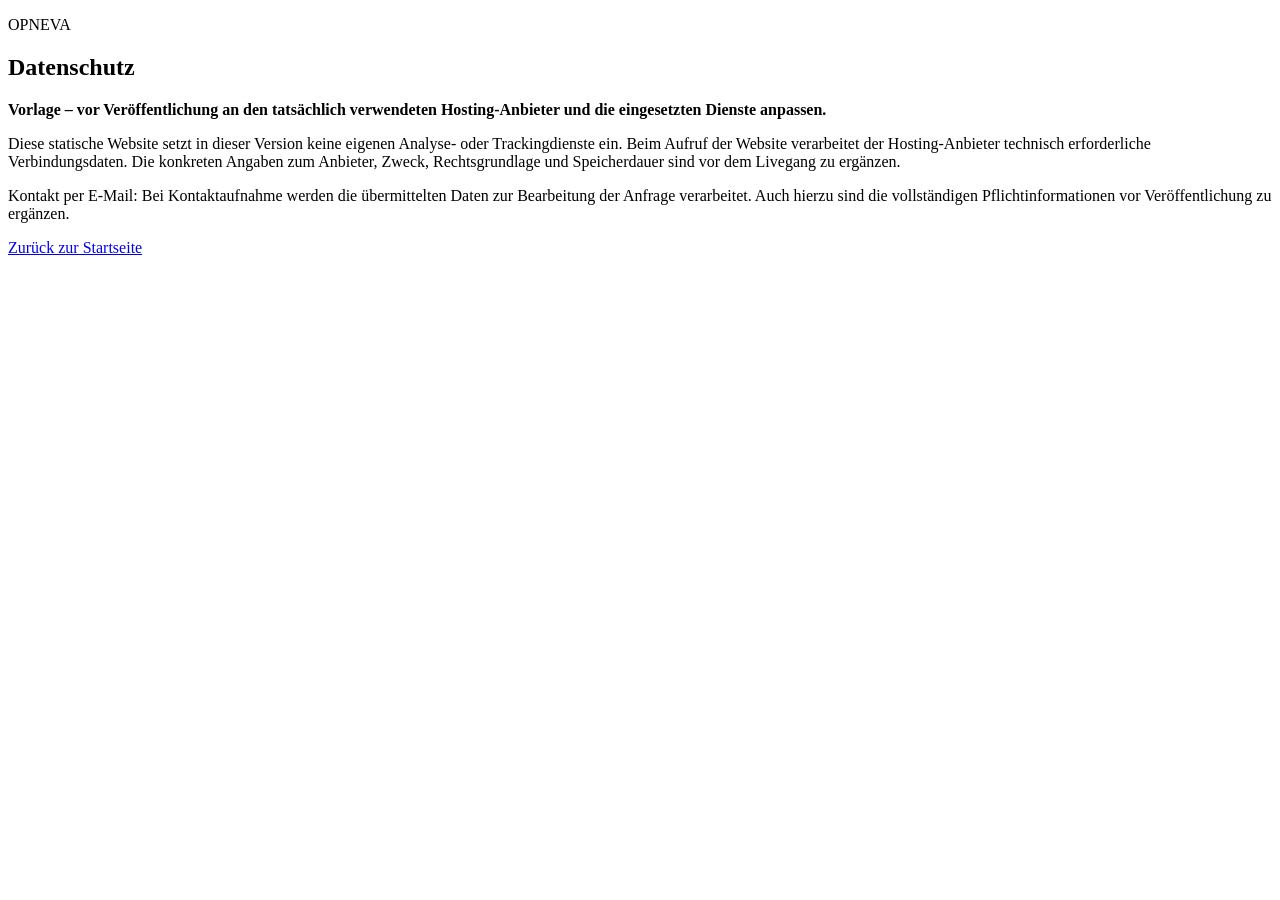
==== datenschutz.html @ 7309f418 "Add files via upload" ====
<!doctype html><html lang="de"><head><meta charset="utf-8"><meta name="viewport" content="width=device-width,initial-scale=1"><title>Datenschutz – OPNEVA</title><link rel="stylesheet" href="assets/style.css"></head><body><section class="section"><p class="eyebrow">OPNEVA</p><h1>Datenschutz</h1><p><strong>Vorlage – vor Veröffentlichung an den tatsächlich verwendeten Hosting-Anbieter und die eingesetzten Dienste anpassen.</strong></p><p>Diese statische Website setzt in dieser Version keine eigenen Analyse- oder Trackingdienste ein. Beim Aufruf der Website verarbeitet der Hosting-Anbieter technisch erforderliche Verbindungsdaten. Die konkreten Angaben zum Anbieter, Zweck, Rechtsgrundlage und Speicherdauer sind vor dem Livegang zu ergänzen.</p><p>Kontakt per E-Mail: Bei Kontaktaufnahme werden die übermittelten Daten zur Bearbeitung der Anfrage verarbeitet. Auch hierzu sind die vollständigen Pflichtinformationen vor Veröffentlichung zu ergänzen.</p><a class="btn ghost" href="index.html">Zurück zur Startseite</a></section></body></html>
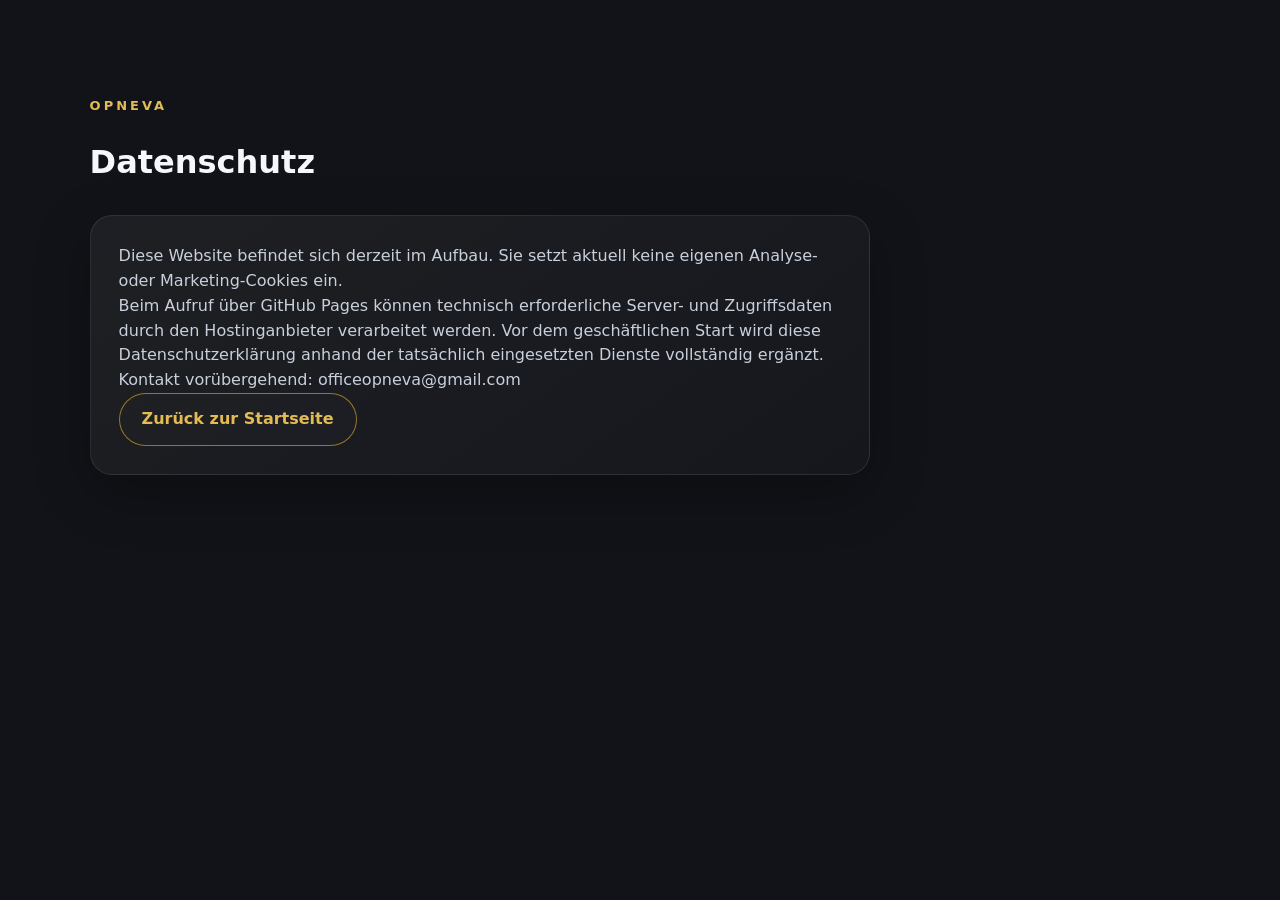
==== commit 280df411: "Add files via upload" ====
--- a/datenschutz.html
+++ b/datenschutz.html
@@ -1 +1 @@
-<!doctype html><html lang="de"><head><meta charset="utf-8"><meta name="viewport" content="width=device-width,initial-scale=1"><title>Datenschutz – OPNEVA</title><link rel="stylesheet" href="assets/style.css"></head><body><section class="section"><p class="eyebrow">OPNEVA</p><h1>Datenschutz</h1><p><strong>Vorlage – vor Veröffentlichung an den tatsächlich verwendeten Hosting-Anbieter und die eingesetzten Dienste anpassen.</strong></p><p>Diese statische Website setzt in dieser Version keine eigenen Analyse- oder Trackingdienste ein. Beim Aufruf der Website verarbeitet der Hosting-Anbieter technisch erforderliche Verbindungsdaten. Die konkreten Angaben zum Anbieter, Zweck, Rechtsgrundlage und Speicherdauer sind vor dem Livegang zu ergänzen.</p><p>Kontakt per E-Mail: Bei Kontaktaufnahme werden die übermittelten Daten zur Bearbeitung der Anfrage verarbeitet. Auch hierzu sind die vollständigen Pflichtinformationen vor Veröffentlichung zu ergänzen.</p><a class="btn ghost" href="index.html">Zurück zur Startseite</a></section></body></html>
+<!doctype html><html lang="de"><head><meta charset="utf-8"><meta name="viewport" content="width=device-width,initial-scale=1"><title>Datenschutz – OPNEVA</title><link rel="stylesheet" href="style.css"></head><body><main class="section-shell section-light" style="min-height:100vh"><p class="eyebrow">OPNEVA</p><h1>Datenschutz</h1><div class="card" style="max-width:780px;margin-top:28px"><p>Diese Website befindet sich derzeit im Aufbau. Sie setzt aktuell keine eigenen Analyse- oder Marketing-Cookies ein.</p><p>Beim Aufruf über GitHub Pages können technisch erforderliche Server- und Zugriffsdaten durch den Hostinganbieter verarbeitet werden. Vor dem geschäftlichen Start wird diese Datenschutzerklärung anhand der tatsächlich eingesetzten Dienste vollständig ergänzt.</p><p>Kontakt vorübergehend: <a href="mailto:officeopneva@gmail.com">officeopneva@gmail.com</a></p><p><a class="btn btn-secondary" href="index.html">Zurück zur Startseite</a></p></div></main></body></html>
--- a/style.css
+++ b/style.css
@@ -0,0 +1,33 @@
+:root{
+  --navy:#07111f;
+  --navy2:#0b1728;
+  --panel:#0e1a2c;
+  --panel2:#111c2d;
+  --gold:#c89a22;
+  --gold2:#e3bb55;
+  --text:#f5f7fb;
+  --muted:#b7c0ce;
+  --line:rgba(210,167,52,.28);
+  --soft:rgba(255,255,255,.06);
+  --shadow:0 18px 55px rgba(0,0,0,.28);
+  --radius:22px;
+}
+*{box-sizing:border-box}
+html{scroll-behavior:smooth}
+body{margin:0;background:#090d14;color:var(--text);font-family:Inter,ui-sans-serif,system-ui,-apple-system,BlinkMacSystemFont,"Segoe UI",sans-serif;line-height:1.55}
+a{color:inherit;text-decoration:none}
+img{display:block;max-width:100%}
+.site-header{position:sticky;top:0;z-index:50;min-height:88px;display:flex;align-items:center;justify-content:space-between;padding:14px clamp(20px,5vw,72px);background:rgba(4,10,20,.92);backdrop-filter:blur(18px);border-bottom:1px solid var(--line)}
+.brand{display:flex;align-items:center;gap:14px;min-width:0}.brand img{width:54px;height:54px;object-fit:contain}.brand-copy{display:flex;flex-direction:column;line-height:1.05}.brand-copy strong{font-size:22px;letter-spacing:.14em}.brand-copy small{margin-top:7px;color:var(--gold2);font-size:10px;font-weight:800;letter-spacing:.22em}
+.main-nav{display:flex;gap:26px;align-items:center}.main-nav a{font-size:14px;color:#d9dfE8}.main-nav a:hover{color:var(--gold2)}.menu-toggle{display:none;background:none;border:0;color:white;font-size:28px;cursor:pointer}
+.section-shell{padding:96px clamp(22px,7vw,110px)}
+.hero{min-height:calc(100svh - 88px);display:flex;align-items:center;background:radial-gradient(circle at 78% 25%,rgba(40,77,129,.18),transparent 34%),linear-gradient(135deg,#07111f 0%,#06101d 60%,#040a12 100%)}
+.hero-copy{max-width:880px}.eyebrow{margin:0 0 20px;color:var(--gold2);font-size:13px;font-weight:900;letter-spacing:.23em}.hero h1{margin:0;font-size:clamp(52px,7vw,96px);line-height:.98;letter-spacing:-.045em}.hero h1 em{font-style:normal;color:var(--gold)}.hero-text{max-width:720px;margin:30px 0 0;font-size:clamp(19px,2.1vw,27px);color:#e7eaf0}.hero-text strong{display:block;margin-top:4px}.hero-actions{display:flex;gap:14px;flex-wrap:wrap;margin-top:34px}.btn{display:inline-flex;align-items:center;justify-content:center;min-height:52px;padding:13px 22px;border-radius:999px;font-weight:800;transition:.2s ease;border:1px solid transparent}.btn:hover{transform:translateY(-2px)}.btn-primary{color:white;background:linear-gradient(180deg,#6a3108,#3d1b05);border-color:#b67d1d;box-shadow:0 8px 28px rgba(121,63,12,.24)}.btn-secondary{color:var(--gold2);border-color:rgba(214,165,45,.65);background:rgba(255,255,255,.01)}.full{width:100%}.trust-row{display:flex;gap:10px;flex-wrap:wrap;margin-top:34px}.trust-row span{padding:8px 12px;border-radius:999px;border:1px solid rgba(255,255,255,.08);background:rgba(255,255,255,.035);color:#cfd6df;font-size:13px}
+.section-light{background:#111318}.section-dark{background:#050b14}.section-heading{display:grid;grid-template-columns:minmax(0,1fr) minmax(280px,.8fr);gap:50px;align-items:end;margin-bottom:42px}.section-heading.compact{align-items:start}.section-heading h2,.sample-box h2,.contact-box h2{margin:0;font-size:clamp(34px,4.8vw,64px);line-height:1.03;letter-spacing:-.035em}.section-heading p{margin:0;color:var(--muted);font-size:18px;max-width:640px}
+.cards{display:grid;gap:18px}.cards-3{grid-template-columns:repeat(3,1fr)}.cards-2{grid-template-columns:repeat(2,1fr)}.card{padding:28px;border-radius:var(--radius);border:1px solid rgba(255,255,255,.09);background:linear-gradient(145deg,rgba(255,255,255,.055),rgba(255,255,255,.018));box-shadow:var(--shadow)}.card-no{color:var(--gold2);font-size:13px;font-weight:900}.card h3{margin:10px 0 8px;font-size:22px}.card p{margin:0;color:#c8d0dc}.service-card{min-height:180px;border-color:rgba(46,84,137,.38);background:linear-gradient(145deg,#08111e,#06101c)}
+.pricing-grid{display:grid;grid-template-columns:repeat(2,minmax(0,1fr));gap:20px;max-width:980px}.price-card{padding:30px;border:1px solid rgba(255,255,255,.1);border-radius:26px;background:linear-gradient(160deg,#17191f,#101218);box-shadow:var(--shadow)}.price-card.featured{border-color:rgba(207,156,31,.56);background:linear-gradient(160deg,#181710,#12130f)}.price-label{margin:0;color:var(--gold2);font-weight:900;letter-spacing:.16em;font-size:12px}.price{display:flex;align-items:baseline;gap:10px;margin:14px 0 18px}.price strong{font-size:48px}.price span{color:var(--muted)}.price-card ul{padding-left:19px;margin:0 0 26px;color:#d7dce5}.price-card li{margin:8px 0}.note,.fine{color:#939dac;font-size:13px}.note{margin-top:20px}
+.steps{display:grid;grid-template-columns:repeat(4,1fr);gap:16px}.steps article{padding:24px;border-top:1px solid var(--line);background:linear-gradient(180deg,rgba(255,255,255,.025),transparent)}.steps span{color:var(--gold2);font-weight:900}.steps h3{margin:12px 0 7px;font-size:20px}.steps p{margin:0;color:var(--muted)}
+.sample-section{padding-top:80px;padding-bottom:80px}.sample-box,.contact-box{display:flex;align-items:center;justify-content:space-between;gap:28px;padding:34px;border-radius:26px;border:1px solid rgba(255,255,255,.1);background:linear-gradient(145deg,rgba(255,255,255,.045),rgba(255,255,255,.015))}.sample-box>div,.contact-box>div{max-width:700px}.sample-box p,.contact-box p{color:var(--muted);font-size:17px}.contact-section{background:linear-gradient(135deg,#08111f,#0b1422)}
+.site-footer{display:flex;justify-content:space-between;align-items:center;gap:24px;padding:28px clamp(22px,7vw,110px);background:#04080f;border-top:1px solid var(--line)}.footer-brand{display:flex;align-items:center;gap:12px}.footer-brand img{width:44px;height:44px}.footer-brand div{display:flex;flex-direction:column}.footer-brand small{color:var(--gold2)}.footer-links{display:flex;gap:18px;color:#cbd2dc}
+@media(max-width:900px){.main-nav{position:absolute;left:0;right:0;top:88px;display:none;flex-direction:column;align-items:flex-start;padding:20px 24px;background:#07111f;border-bottom:1px solid var(--line)}.main-nav.open{display:flex}.menu-toggle{display:block}.section-shell{padding:72px 28px}.section-heading{grid-template-columns:1fr;gap:18px}.cards-3,.cards-2,.pricing-grid,.steps{grid-template-columns:1fr}.sample-box,.contact-box{align-items:flex-start;flex-direction:column}.service-card{min-height:auto}}
+@media(max-width:600px){.site-header{min-height:76px;padding:10px 18px}.brand img{width:46px;height:46px}.brand-copy strong{font-size:20px}.brand-copy small{font-size:9px;letter-spacing:.18em}.main-nav{top:76px}.section-shell{padding:62px 20px}.hero{min-height:auto;padding-top:82px;padding-bottom:70px}.hero h1{font-size:clamp(42px,13vw,58px);line-height:1.02}.hero-text{font-size:19px;margin-top:24px}.hero-actions{gap:10px;margin-top:28px}.btn{width:100%;min-height:50px}.trust-row{margin-top:24px}.eyebrow{font-size:11px;letter-spacing:.2em;margin-bottom:16px}.section-heading h2,.sample-box h2,.contact-box h2{font-size:36px}.card,.price-card{padding:22px}.section-heading{margin-bottom:28px}.price strong{font-size:42px}.sample-box,.contact-box{padding:24px}.site-footer{align-items:flex-start;flex-direction:column}.footer-links{width:100%;justify-content:space-between}.steps{gap:6px}.steps article{padding:20px 0}}
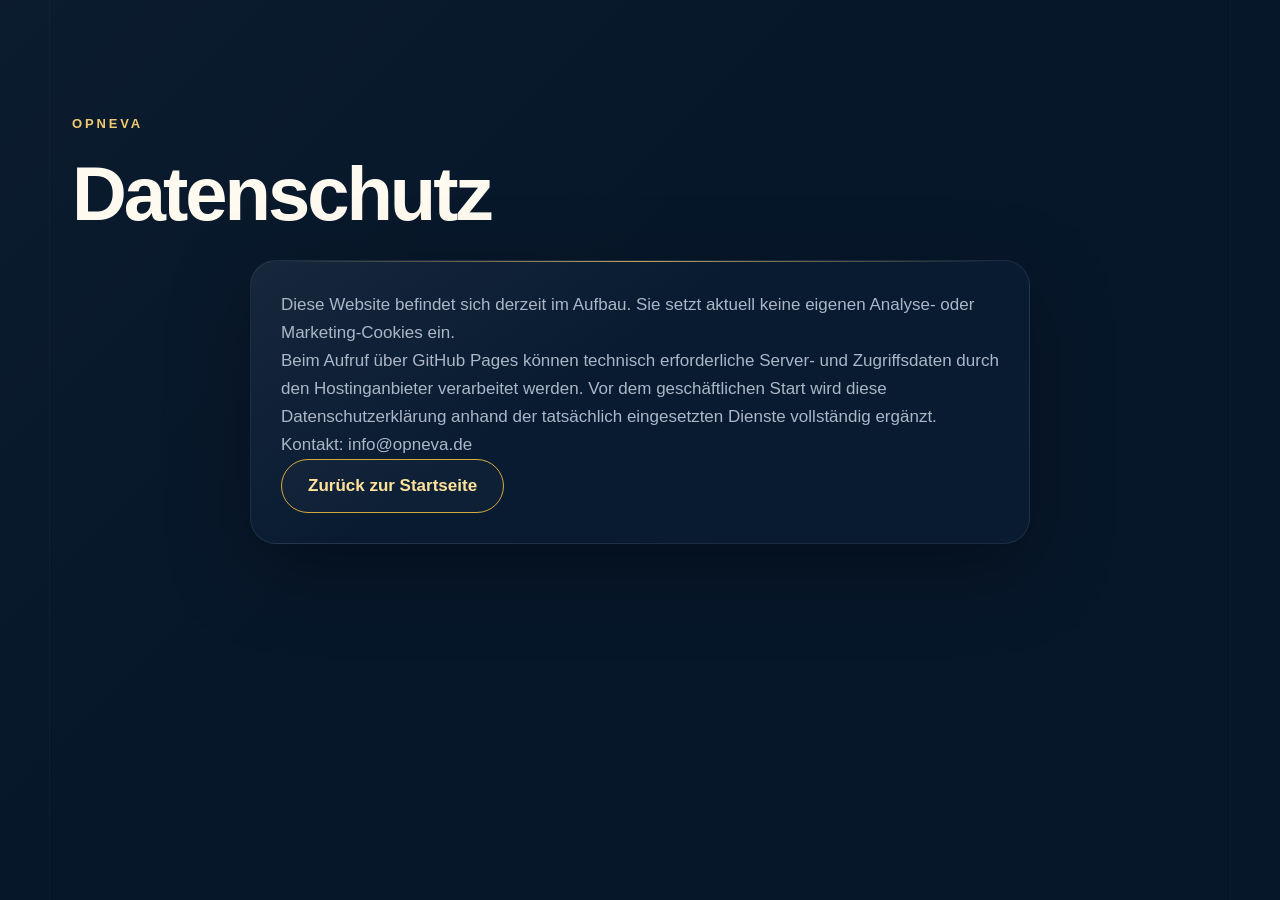
==== commit 378a0689: "Neues Premium-Design für OPNEVA" ====
--- a/datenschutz.html
+++ b/datenschutz.html
@@ -1 +1 @@
-<!doctype html><html lang="de"><head><meta charset="utf-8"><meta name="viewport" content="width=device-width,initial-scale=1"><title>Datenschutz – OPNEVA</title><link rel="stylesheet" href="style.css"></head><body><main class="section-shell section-light" style="min-height:100vh"><p class="eyebrow">OPNEVA</p><h1>Datenschutz</h1><div class="card" style="max-width:780px;margin-top:28px"><p>Diese Website befindet sich derzeit im Aufbau. Sie setzt aktuell keine eigenen Analyse- oder Marketing-Cookies ein.</p><p>Beim Aufruf über GitHub Pages können technisch erforderliche Server- und Zugriffsdaten durch den Hostinganbieter verarbeitet werden. Vor dem geschäftlichen Start wird diese Datenschutzerklärung anhand der tatsächlich eingesetzten Dienste vollständig ergänzt.</p><p>Kontakt vorübergehend: <a href="mailto:officeopneva@gmail.com">officeopneva@gmail.com</a></p><p><a class="btn btn-secondary" href="index.html">Zurück zur Startseite</a></p></div></main></body></html>
+<!doctype html><html lang="de"><head><meta charset="utf-8"><meta name="viewport" content="width=device-width,initial-scale=1"><title>Datenschutz – OPNEVA</title><link rel="stylesheet" href="style.css"></head><body><main class="section-shell section-light" style="min-height:100vh"><p class="eyebrow">OPNEVA</p><h1>Datenschutz</h1><div class="card" style="max-width:780px;margin-top:28px"><p>Diese Website befindet sich derzeit im Aufbau. Sie setzt aktuell keine eigenen Analyse- oder Marketing-Cookies ein.</p><p>Beim Aufruf über GitHub Pages können technisch erforderliche Server- und Zugriffsdaten durch den Hostinganbieter verarbeitet werden. Vor dem geschäftlichen Start wird diese Datenschutzerklärung anhand der tatsächlich eingesetzten Dienste vollständig ergänzt.</p><p>Kontakt: <a href="mailto:info@opneva.de">info@opneva.de</a></p><p><a class="btn btn-secondary" href="index.html">Zurück zur Startseite</a></p></div></main></body></html>
--- a/style.css
+++ b/style.css
@@ -1,33 +1,1119 @@
-:root{
-  --navy:#07111f;
-  --navy2:#0b1728;
-  --panel:#0e1a2c;
-  --panel2:#111c2d;
-  --gold:#c89a22;
-  --gold2:#e3bb55;
-  --text:#f5f7fb;
-  --muted:#b7c0ce;
-  --line:rgba(210,167,52,.28);
-  --soft:rgba(255,255,255,.06);
-  --shadow:0 18px 55px rgba(0,0,0,.28);
-  --radius:22px;
-}
-*{box-sizing:border-box}
-html{scroll-behavior:smooth}
-body{margin:0;background:#090d14;color:var(--text);font-family:Inter,ui-sans-serif,system-ui,-apple-system,BlinkMacSystemFont,"Segoe UI",sans-serif;line-height:1.55}
-a{color:inherit;text-decoration:none}
-img{display:block;max-width:100%}
-.site-header{position:sticky;top:0;z-index:50;min-height:88px;display:flex;align-items:center;justify-content:space-between;padding:14px clamp(20px,5vw,72px);background:rgba(4,10,20,.92);backdrop-filter:blur(18px);border-bottom:1px solid var(--line)}
-.brand{display:flex;align-items:center;gap:14px;min-width:0}.brand img{width:54px;height:54px;object-fit:contain}.brand-copy{display:flex;flex-direction:column;line-height:1.05}.brand-copy strong{font-size:22px;letter-spacing:.14em}.brand-copy small{margin-top:7px;color:var(--gold2);font-size:10px;font-weight:800;letter-spacing:.22em}
-.main-nav{display:flex;gap:26px;align-items:center}.main-nav a{font-size:14px;color:#d9dfE8}.main-nav a:hover{color:var(--gold2)}.menu-toggle{display:none;background:none;border:0;color:white;font-size:28px;cursor:pointer}
-.section-shell{padding:96px clamp(22px,7vw,110px)}
-.hero{min-height:calc(100svh - 88px);display:flex;align-items:center;background:radial-gradient(circle at 78% 25%,rgba(40,77,129,.18),transparent 34%),linear-gradient(135deg,#07111f 0%,#06101d 60%,#040a12 100%)}
-.hero-copy{max-width:880px}.eyebrow{margin:0 0 20px;color:var(--gold2);font-size:13px;font-weight:900;letter-spacing:.23em}.hero h1{margin:0;font-size:clamp(52px,7vw,96px);line-height:.98;letter-spacing:-.045em}.hero h1 em{font-style:normal;color:var(--gold)}.hero-text{max-width:720px;margin:30px 0 0;font-size:clamp(19px,2.1vw,27px);color:#e7eaf0}.hero-text strong{display:block;margin-top:4px}.hero-actions{display:flex;gap:14px;flex-wrap:wrap;margin-top:34px}.btn{display:inline-flex;align-items:center;justify-content:center;min-height:52px;padding:13px 22px;border-radius:999px;font-weight:800;transition:.2s ease;border:1px solid transparent}.btn:hover{transform:translateY(-2px)}.btn-primary{color:white;background:linear-gradient(180deg,#6a3108,#3d1b05);border-color:#b67d1d;box-shadow:0 8px 28px rgba(121,63,12,.24)}.btn-secondary{color:var(--gold2);border-color:rgba(214,165,45,.65);background:rgba(255,255,255,.01)}.full{width:100%}.trust-row{display:flex;gap:10px;flex-wrap:wrap;margin-top:34px}.trust-row span{padding:8px 12px;border-radius:999px;border:1px solid rgba(255,255,255,.08);background:rgba(255,255,255,.035);color:#cfd6df;font-size:13px}
-.section-light{background:#111318}.section-dark{background:#050b14}.section-heading{display:grid;grid-template-columns:minmax(0,1fr) minmax(280px,.8fr);gap:50px;align-items:end;margin-bottom:42px}.section-heading.compact{align-items:start}.section-heading h2,.sample-box h2,.contact-box h2{margin:0;font-size:clamp(34px,4.8vw,64px);line-height:1.03;letter-spacing:-.035em}.section-heading p{margin:0;color:var(--muted);font-size:18px;max-width:640px}
-.cards{display:grid;gap:18px}.cards-3{grid-template-columns:repeat(3,1fr)}.cards-2{grid-template-columns:repeat(2,1fr)}.card{padding:28px;border-radius:var(--radius);border:1px solid rgba(255,255,255,.09);background:linear-gradient(145deg,rgba(255,255,255,.055),rgba(255,255,255,.018));box-shadow:var(--shadow)}.card-no{color:var(--gold2);font-size:13px;font-weight:900}.card h3{margin:10px 0 8px;font-size:22px}.card p{margin:0;color:#c8d0dc}.service-card{min-height:180px;border-color:rgba(46,84,137,.38);background:linear-gradient(145deg,#08111e,#06101c)}
-.pricing-grid{display:grid;grid-template-columns:repeat(2,minmax(0,1fr));gap:20px;max-width:980px}.price-card{padding:30px;border:1px solid rgba(255,255,255,.1);border-radius:26px;background:linear-gradient(160deg,#17191f,#101218);box-shadow:var(--shadow)}.price-card.featured{border-color:rgba(207,156,31,.56);background:linear-gradient(160deg,#181710,#12130f)}.price-label{margin:0;color:var(--gold2);font-weight:900;letter-spacing:.16em;font-size:12px}.price{display:flex;align-items:baseline;gap:10px;margin:14px 0 18px}.price strong{font-size:48px}.price span{color:var(--muted)}.price-card ul{padding-left:19px;margin:0 0 26px;color:#d7dce5}.price-card li{margin:8px 0}.note,.fine{color:#939dac;font-size:13px}.note{margin-top:20px}
-.steps{display:grid;grid-template-columns:repeat(4,1fr);gap:16px}.steps article{padding:24px;border-top:1px solid var(--line);background:linear-gradient(180deg,rgba(255,255,255,.025),transparent)}.steps span{color:var(--gold2);font-weight:900}.steps h3{margin:12px 0 7px;font-size:20px}.steps p{margin:0;color:var(--muted)}
-.sample-section{padding-top:80px;padding-bottom:80px}.sample-box,.contact-box{display:flex;align-items:center;justify-content:space-between;gap:28px;padding:34px;border-radius:26px;border:1px solid rgba(255,255,255,.1);background:linear-gradient(145deg,rgba(255,255,255,.045),rgba(255,255,255,.015))}.sample-box>div,.contact-box>div{max-width:700px}.sample-box p,.contact-box p{color:var(--muted);font-size:17px}.contact-section{background:linear-gradient(135deg,#08111f,#0b1422)}
-.site-footer{display:flex;justify-content:space-between;align-items:center;gap:24px;padding:28px clamp(22px,7vw,110px);background:#04080f;border-top:1px solid var(--line)}.footer-brand{display:flex;align-items:center;gap:12px}.footer-brand img{width:44px;height:44px}.footer-brand div{display:flex;flex-direction:column}.footer-brand small{color:var(--gold2)}.footer-links{display:flex;gap:18px;color:#cbd2dc}
-@media(max-width:900px){.main-nav{position:absolute;left:0;right:0;top:88px;display:none;flex-direction:column;align-items:flex-start;padding:20px 24px;background:#07111f;border-bottom:1px solid var(--line)}.main-nav.open{display:flex}.menu-toggle{display:block}.section-shell{padding:72px 28px}.section-heading{grid-template-columns:1fr;gap:18px}.cards-3,.cards-2,.pricing-grid,.steps{grid-template-columns:1fr}.sample-box,.contact-box{align-items:flex-start;flex-direction:column}.service-card{min-height:auto}}
-@media(max-width:600px){.site-header{min-height:76px;padding:10px 18px}.brand img{width:46px;height:46px}.brand-copy strong{font-size:20px}.brand-copy small{font-size:9px;letter-spacing:.18em}.main-nav{top:76px}.section-shell{padding:62px 20px}.hero{min-height:auto;padding-top:82px;padding-bottom:70px}.hero h1{font-size:clamp(42px,13vw,58px);line-height:1.02}.hero-text{font-size:19px;margin-top:24px}.hero-actions{gap:10px;margin-top:28px}.btn{width:100%;min-height:50px}.trust-row{margin-top:24px}.eyebrow{font-size:11px;letter-spacing:.2em;margin-bottom:16px}.section-heading h2,.sample-box h2,.contact-box h2{font-size:36px}.card,.price-card{padding:22px}.section-heading{margin-bottom:28px}.price strong{font-size:42px}.sample-box,.contact-box{padding:24px}.site-footer{align-items:flex-start;flex-direction:column}.footer-links{width:100%;justify-content:space-between}.steps{gap:6px}.steps article{padding:20px 0}}
+/* OPNEVA — premium navy & gold brand system */
+
+:root {
+  --navy-950: #020812;
+  --navy-900: #04101f;
+  --navy-850: #07172a;
+  --navy-800: #0a1e35;
+  --navy-700: #102943;
+  --gold-500: #d5a83f;
+  --gold-400: #efca70;
+  --gold-300: #ffe39a;
+  --ivory: #fffaf0;
+  --text: #f7f4ed;
+  --muted: #abb7c6;
+  --line: rgba(222, 178, 73, 0.3);
+  --line-soft: rgba(255, 255, 255, 0.08);
+  --surface: rgba(10, 30, 53, 0.72);
+  --surface-strong: rgba(12, 36, 62, 0.94);
+  --shadow: 0 26px 80px rgba(0, 0, 0, 0.34);
+  --shadow-gold: 0 15px 42px rgba(213, 168, 63, 0.2);
+  --radius: 26px;
+  --content: 1180px;
+}
+
+* {
+  box-sizing: border-box;
+}
+
+html {
+  width: 100%;
+  overflow-x: hidden;
+  scroll-behavior: smooth;
+  scroll-padding-top: 92px;
+}
+
+body {
+  min-width: 0;
+  min-height: 100vh;
+  margin: 0;
+  overflow-x: hidden;
+  color: var(--text);
+  background:
+    radial-gradient(circle at 12% 8%, rgba(43, 74, 111, 0.2), transparent 30rem),
+    var(--navy-950);
+  font-family: "Aptos", "Segoe UI", Arial, Helvetica, sans-serif;
+  font-size: 17px;
+  line-height: 1.65;
+  text-rendering: optimizeLegibility;
+}
+
+::selection {
+  color: var(--navy-950);
+  background: var(--gold-400);
+}
+
+img {
+  display: block;
+  max-width: 100%;
+  height: auto;
+}
+
+a {
+  color: inherit;
+  text-decoration: none;
+}
+
+button,
+input,
+textarea,
+select {
+  font: inherit;
+}
+
+a:focus-visible,
+button:focus-visible {
+  outline: 3px solid var(--gold-300);
+  outline-offset: 4px;
+}
+
+/* Header */
+
+.site-header {
+  position: sticky;
+  top: 0;
+  z-index: 1000;
+  width: 100%;
+  border-bottom: 1px solid var(--line);
+  background: rgba(2, 8, 18, 0.84);
+  box-shadow: 0 10px 35px rgba(0, 0, 0, 0.18);
+  backdrop-filter: blur(18px);
+  -webkit-backdrop-filter: blur(18px);
+}
+
+.header-inner {
+  display: flex;
+  align-items: center;
+  justify-content: space-between;
+  width: min(var(--content), calc(100% - 48px));
+  min-height: 84px;
+  margin: 0 auto;
+}
+
+.brand {
+  display: inline-flex;
+  align-items: center;
+  gap: 13px;
+  min-width: 0;
+}
+
+.brand img {
+  width: 58px;
+  height: 58px;
+  border: 1px solid rgba(239, 202, 112, 0.33);
+  border-radius: 50%;
+  object-fit: cover;
+  box-shadow: 0 8px 26px rgba(0, 0, 0, 0.35);
+}
+
+.brand-copy {
+  display: grid;
+  gap: 1px;
+  line-height: 1;
+}
+
+.brand-copy strong {
+  color: var(--ivory);
+  font-size: 20px;
+  font-weight: 800;
+  letter-spacing: 0.18em;
+}
+
+.brand-copy small {
+  color: var(--gold-400);
+  font-size: 9px;
+  font-weight: 700;
+  letter-spacing: 0.2em;
+}
+
+.main-nav {
+  display: flex;
+  align-items: center;
+  gap: 34px;
+}
+
+.main-nav a {
+  position: relative;
+  padding: 9px 0;
+  color: #d5dce5;
+  font-size: 15px;
+  font-weight: 650;
+  letter-spacing: 0.025em;
+  transition: color 180ms ease;
+}
+
+.main-nav a::after {
+  position: absolute;
+  right: 0;
+  bottom: 2px;
+  left: 0;
+  height: 1px;
+  content: "";
+  background: linear-gradient(90deg, transparent, var(--gold-400), transparent);
+  transform: scaleX(0);
+  transition: transform 180ms ease;
+}
+
+.main-nav a:hover {
+  color: var(--gold-300);
+}
+
+.main-nav a:hover::after {
+  transform: scaleX(1);
+}
+
+.menu-toggle {
+  display: none;
+  width: 46px;
+  height: 46px;
+  padding: 11px;
+  border: 1px solid var(--line);
+  border-radius: 50%;
+  background: rgba(255, 255, 255, 0.035);
+  color: var(--text);
+  cursor: pointer;
+}
+
+.menu-toggle span {
+  display: block;
+  width: 100%;
+  height: 2px;
+  margin: 4px 0;
+  border-radius: 999px;
+  background: currentColor;
+  transition: transform 180ms ease, opacity 180ms ease;
+}
+
+.menu-toggle.is-open span:nth-child(1) {
+  transform: translateY(6px) rotate(45deg);
+}
+
+.menu-toggle.is-open span:nth-child(2) {
+  opacity: 0;
+}
+
+.menu-toggle.is-open span:nth-child(3) {
+  transform: translateY(-6px) rotate(-45deg);
+}
+
+/* Global sections */
+
+main {
+  position: relative;
+  isolation: isolate;
+  width: 100%;
+}
+
+section {
+  width: 100%;
+}
+
+.section-shell {
+  position: relative;
+  max-width: none;
+  margin: 0;
+  padding: clamp(78px, 9vw, 122px) clamp(24px, 6vw, 72px);
+  overflow: hidden;
+}
+
+.section-shell > * {
+  position: relative;
+  z-index: 2;
+  width: min(var(--content), 100%);
+  margin-right: auto;
+  margin-left: auto;
+}
+
+.section-light {
+  background:
+    linear-gradient(135deg, rgba(255, 255, 255, 0.018), transparent 44%),
+    var(--navy-850);
+}
+
+.section-dark {
+  background:
+    radial-gradient(circle at 95% 5%, rgba(213, 168, 63, 0.09), transparent 29rem),
+    var(--navy-900);
+}
+
+.section-light::before,
+.section-dark::before {
+  position: absolute;
+  top: 0;
+  bottom: 0;
+  left: 50%;
+  width: min(var(--content), calc(100% - 48px));
+  content: "";
+  border-right: 1px solid rgba(255, 255, 255, 0.022);
+  border-left: 1px solid rgba(255, 255, 255, 0.022);
+  transform: translateX(-50%);
+  pointer-events: none;
+}
+
+.eyebrow {
+  margin-top: 0;
+  margin-bottom: 22px;
+  color: var(--gold-400) !important;
+  font-size: 13px;
+  font-weight: 800;
+  letter-spacing: 0.22em;
+  line-height: 1.45;
+  text-transform: uppercase;
+}
+
+.section-heading {
+  display: grid;
+  grid-template-columns: minmax(0, 1.15fr) minmax(260px, 0.85fr);
+  align-items: end;
+  gap: 54px;
+  margin-bottom: 48px;
+}
+
+.section-heading.compact {
+  margin-bottom: 44px;
+}
+
+.section-heading p {
+  max-width: 600px;
+  margin: 0;
+  color: var(--muted);
+}
+
+h1,
+h2,
+h3,
+h4 {
+  margin-top: 0;
+  color: var(--ivory);
+  overflow-wrap: normal;
+  word-break: normal;
+}
+
+h2 {
+  margin-bottom: 18px;
+  font-size: clamp(36px, 4.7vw, 60px);
+  line-height: 1.08;
+  letter-spacing: -0.035em;
+}
+
+h3 {
+  margin-bottom: 14px;
+  font-size: 24px;
+  line-height: 1.25;
+  letter-spacing: -0.015em;
+}
+
+p {
+  margin-top: 0;
+}
+
+/* Hero */
+
+.hero {
+  display: grid;
+  min-height: calc(100svh - 84px);
+  place-items: center;
+  padding-top: clamp(70px, 9vw, 116px);
+  padding-bottom: clamp(76px, 9vw, 118px);
+  background:
+    radial-gradient(circle at 77% 30%, rgba(213, 168, 63, 0.13), transparent 22rem),
+    radial-gradient(circle at 5% 72%, rgba(36, 78, 123, 0.24), transparent 30rem),
+    linear-gradient(145deg, #061426 0%, #020914 66%, #07182a 100%);
+  border-bottom: 1px solid var(--line);
+}
+
+.hero::before,
+.hero::after {
+  position: absolute;
+  content: "";
+  border: 1px solid rgba(239, 202, 112, 0.26);
+  border-radius: 50%;
+  pointer-events: none;
+}
+
+.hero::before {
+  top: -26rem;
+  right: -19rem;
+  width: 58rem;
+  height: 58rem;
+  box-shadow:
+    0 0 0 130px rgba(255, 255, 255, 0.012),
+    0 0 0 131px rgba(239, 202, 112, 0.09);
+}
+
+.hero::after {
+  bottom: -33rem;
+  left: -26rem;
+  width: 55rem;
+  height: 55rem;
+  box-shadow: 0 0 0 115px rgba(239, 202, 112, 0.06);
+}
+
+.hero-grid {
+  display: grid;
+  grid-template-columns: minmax(0, 1.25fr) minmax(330px, 0.75fr);
+  align-items: center;
+  gap: clamp(38px, 7vw, 94px);
+}
+
+.hero-copy {
+  max-width: 770px;
+}
+
+.hero h1 {
+  max-width: 780px;
+  margin-bottom: 30px;
+  font-size: clamp(48px, 5.5vw, 76px);
+  line-height: 0.99;
+  letter-spacing: -0.048em;
+}
+
+.hero h1 em {
+  display: inline-block;
+  color: var(--gold-400);
+  font-style: normal;
+  text-shadow: 0 10px 34px rgba(213, 168, 63, 0.13);
+}
+
+.hero-text {
+  max-width: 680px;
+  margin-bottom: 34px;
+  color: #d7dee8;
+  font-size: clamp(18px, 2vw, 21px);
+}
+
+.hero-text strong {
+  display: block;
+  margin-top: 3px;
+  color: var(--ivory);
+}
+
+.hero-actions {
+  display: flex;
+  flex-wrap: wrap;
+  gap: 14px;
+  margin-bottom: 36px;
+}
+
+.trust-row {
+  display: flex;
+  flex-wrap: wrap;
+  gap: 10px 26px;
+  color: var(--muted);
+  font-size: 14px;
+  font-weight: 650;
+  letter-spacing: 0.04em;
+}
+
+.trust-row span {
+  display: inline-flex;
+  align-items: center;
+  gap: 10px;
+}
+
+.trust-row span::before {
+  width: 6px;
+  height: 6px;
+  content: "";
+  border-radius: 50%;
+  background: var(--gold-400);
+  box-shadow: 0 0 13px rgba(239, 202, 112, 0.7);
+}
+
+.hero-visual {
+  position: relative;
+  display: grid;
+  justify-items: center;
+  width: min(100%, 430px);
+  margin: 0 auto;
+  padding: 30px 24px 34px;
+  text-align: center;
+}
+
+.hero-visual::before,
+.hero-visual::after {
+  position: absolute;
+  content: "";
+  border: 1px solid rgba(239, 202, 112, 0.31);
+  border-radius: 50%;
+}
+
+.hero-visual::before {
+  top: 26px;
+  width: 348px;
+  height: 348px;
+  box-shadow:
+    0 0 0 58px rgba(255, 255, 255, 0.014),
+    0 0 0 59px rgba(239, 202, 112, 0.08);
+}
+
+.hero-visual::after {
+  top: -14px;
+  right: -38px;
+  width: 210px;
+  height: 210px;
+  border-color: rgba(239, 202, 112, 0.16);
+}
+
+.logo-stage {
+  position: relative;
+  z-index: 1;
+  width: min(100%, 320px);
+  aspect-ratio: 1;
+  padding: 8px;
+  overflow: hidden;
+  border: 1px solid rgba(239, 202, 112, 0.36);
+  border-radius: 50%;
+  background: var(--navy-900);
+  box-shadow:
+    0 26px 70px rgba(0, 0, 0, 0.46),
+    0 0 45px rgba(213, 168, 63, 0.12);
+}
+
+.logo-stage img {
+  width: 100%;
+  height: 100%;
+  border-radius: 50%;
+  object-fit: cover;
+}
+
+.hero-visual > strong {
+  position: relative;
+  z-index: 1;
+  margin-top: 23px;
+  color: var(--gold-400);
+  font-size: clamp(34px, 4vw, 49px);
+  font-weight: 800;
+  letter-spacing: 0.12em;
+  line-height: 1;
+}
+
+.hero-visual > span {
+  position: relative;
+  z-index: 1;
+  margin-top: 13px;
+  color: #e7e1d5;
+  font-size: 11px;
+  font-weight: 750;
+  letter-spacing: 0.29em;
+}
+
+/* Buttons */
+
+.btn,
+.button,
+.cta-button {
+  display: inline-flex;
+  align-items: center;
+  justify-content: center;
+  min-height: 54px;
+  padding: 14px 26px;
+  border: 1px solid var(--gold-500);
+  border-radius: 999px;
+  font-weight: 800;
+  line-height: 1.2;
+  text-align: center;
+  transition:
+    transform 180ms ease,
+    border-color 180ms ease,
+    background 180ms ease,
+    box-shadow 180ms ease;
+}
+
+.btn:hover,
+.button:hover,
+.cta-button:hover {
+  transform: translateY(-2px);
+}
+
+.btn-primary {
+  color: #130e04;
+  background: linear-gradient(135deg, var(--gold-300), var(--gold-500) 68%, #ae7622);
+  box-shadow: var(--shadow-gold);
+}
+
+.btn-primary:hover {
+  background: linear-gradient(135deg, #fff0bd, var(--gold-400) 68%, #c78e2f);
+  box-shadow: 0 18px 48px rgba(213, 168, 63, 0.28);
+}
+
+.btn-secondary,
+.button-secondary {
+  color: var(--gold-300);
+  background: rgba(255, 255, 255, 0.025);
+}
+
+.btn-secondary:hover,
+.button-secondary:hover {
+  border-color: var(--gold-300);
+  background: rgba(213, 168, 63, 0.09);
+}
+
+.full {
+  width: 100%;
+}
+
+/* Cards */
+
+.cards {
+  display: grid;
+  gap: 22px;
+}
+
+.cards-3 {
+  grid-template-columns: repeat(3, minmax(0, 1fr));
+}
+
+.cards-2 {
+  grid-template-columns: repeat(2, minmax(0, 1fr));
+}
+
+.card,
+.price-card {
+  position: relative;
+  min-width: 0;
+  overflow: hidden;
+  border: 1px solid var(--line-soft);
+  border-radius: var(--radius);
+  background:
+    linear-gradient(145deg, rgba(255, 255, 255, 0.055), transparent 42%),
+    var(--surface);
+  box-shadow: var(--shadow);
+}
+
+.card::before,
+.price-card::before {
+  position: absolute;
+  top: 0;
+  right: 28px;
+  left: 28px;
+  height: 1px;
+  content: "";
+  background: linear-gradient(90deg, transparent, rgba(239, 202, 112, 0.78), transparent);
+}
+
+.card {
+  padding: 30px;
+}
+
+.card-no {
+  display: inline-block;
+  margin-bottom: 28px;
+  color: var(--gold-400);
+  font-size: 13px;
+  font-weight: 800;
+  letter-spacing: 0.18em;
+}
+
+.card p,
+.service-card p {
+  margin-bottom: 0;
+  color: var(--muted);
+}
+
+.service-card {
+  min-height: 210px;
+  padding: 34px;
+}
+
+.service-card h3 {
+  display: flex;
+  align-items: center;
+  gap: 14px;
+}
+
+.service-card h3::before {
+  width: 31px;
+  height: 1px;
+  content: "";
+  background: var(--gold-400);
+}
+
+/* Pricing */
+
+.pricing-grid {
+  display: grid;
+  grid-template-columns: repeat(2, minmax(0, 1fr));
+  gap: 24px;
+}
+
+.price-card {
+  display: flex;
+  flex-direction: column;
+  padding: 36px;
+}
+
+.price-card.featured {
+  border-color: rgba(239, 202, 112, 0.64);
+  background:
+    radial-gradient(circle at 100% 0, rgba(213, 168, 63, 0.16), transparent 18rem),
+    linear-gradient(145deg, rgba(255, 255, 255, 0.065), transparent 42%),
+    var(--surface-strong);
+}
+
+.price-label {
+  margin-bottom: 18px;
+  color: var(--gold-400) !important;
+  font-size: 13px;
+  font-weight: 850;
+  letter-spacing: 0.22em;
+}
+
+.price {
+  display: flex;
+  align-items: baseline;
+  gap: 12px;
+  margin-bottom: 24px;
+}
+
+.price strong {
+  color: var(--ivory);
+  font-size: clamp(40px, 5vw, 58px);
+  line-height: 1;
+  letter-spacing: -0.04em;
+}
+
+.price span {
+  color: var(--muted);
+  font-size: 14px;
+}
+
+.price-card ul {
+  display: grid;
+  gap: 12px;
+  margin: 0 0 30px;
+  padding: 0;
+  list-style: none;
+}
+
+.price-card li {
+  position: relative;
+  padding-left: 25px;
+  color: #d7dee8;
+}
+
+.price-card li::before {
+  position: absolute;
+  top: 0.62em;
+  left: 0;
+  width: 9px;
+  height: 5px;
+  content: "";
+  border-bottom: 2px solid var(--gold-400);
+  border-left: 2px solid var(--gold-400);
+  transform: rotate(-45deg);
+}
+
+.price-card .btn {
+  margin-top: auto;
+}
+
+.note {
+  max-width: 760px !important;
+  margin-top: 30px !important;
+  color: var(--muted) !important;
+  text-align: center;
+}
+
+/* Sample and contact */
+
+.sample-section {
+  background:
+    radial-gradient(circle at 8% 90%, rgba(45, 91, 139, 0.2), transparent 27rem),
+    var(--navy-900);
+}
+
+.sample-box,
+.contact-box {
+  display: grid;
+  grid-template-columns: minmax(0, 1fr) auto;
+  align-items: center;
+  gap: 42px;
+  padding: clamp(30px, 5vw, 54px);
+  border: 1px solid var(--line);
+  border-radius: calc(var(--radius) + 4px);
+  background:
+    linear-gradient(130deg, rgba(255, 255, 255, 0.055), transparent 50%),
+    var(--surface);
+  box-shadow: var(--shadow);
+}
+
+.sample-box h2,
+.contact-box h2 {
+  margin-bottom: 12px;
+}
+
+.sample-box p,
+.contact-box p {
+  max-width: 760px;
+  margin-bottom: 0;
+  color: var(--muted);
+}
+
+.fine {
+  max-width: 960px !important;
+  margin-top: 22px !important;
+  color: #8997a8 !important;
+  font-size: 13px;
+}
+
+.contact-section {
+  background:
+    radial-gradient(circle at 84% 50%, rgba(213, 168, 63, 0.11), transparent 26rem),
+    linear-gradient(155deg, #07192d, #020914);
+}
+
+.contact-box {
+  border-color: rgba(239, 202, 112, 0.42);
+}
+
+.contact-box .btn {
+  min-width: 240px;
+}
+
+/* Footer */
+
+.site-footer {
+  display: flex;
+  align-items: center;
+  justify-content: space-between;
+  gap: 28px;
+  width: 100%;
+  padding: 34px max(24px, calc((100vw - var(--content)) / 2));
+  border-top: 1px solid var(--line);
+  color: var(--muted);
+  background: #01050b;
+}
+
+.footer-brand {
+  display: flex;
+  align-items: center;
+  gap: 13px;
+}
+
+.footer-brand img {
+  width: 50px;
+  height: 50px;
+  border: 1px solid rgba(239, 202, 112, 0.25);
+  border-radius: 50%;
+  object-fit: cover;
+}
+
+.footer-brand div {
+  display: grid;
+  line-height: 1.15;
+}
+
+.footer-brand strong {
+  color: var(--ivory);
+  font-size: 15px;
+  letter-spacing: 0.16em;
+}
+
+.footer-brand small {
+  color: var(--gold-400);
+  font-size: 9px;
+  letter-spacing: 0.17em;
+  text-transform: uppercase;
+}
+
+.footer-links {
+  display: flex;
+  gap: 22px;
+  font-size: 14px;
+}
+
+.footer-links a:hover {
+  color: var(--gold-300);
+}
+
+/* Legal pages and forms */
+
+form {
+  width: 100%;
+  max-width: 760px;
+}
+
+input,
+textarea,
+select {
+  width: 100%;
+  padding: 14px 16px;
+  border: 1px solid var(--line-soft);
+  border-radius: 12px;
+  color: var(--text);
+  background: rgba(255, 255, 255, 0.05);
+}
+
+textarea {
+  min-height: 150px;
+  resize: vertical;
+}
+
+.section-shell > h1 {
+  margin-bottom: 28px;
+  font-size: clamp(45px, 6vw, 76px);
+  line-height: 1;
+  letter-spacing: -0.04em;
+}
+
+/* Tablet */
+
+@media (max-width: 980px) {
+  .hero {
+    min-height: auto;
+  }
+
+  .hero-grid {
+    grid-template-columns: 1fr;
+  }
+
+  .hero-copy {
+    max-width: 800px;
+  }
+
+  .hero-visual {
+    width: min(100%, 420px);
+    margin-top: 18px;
+  }
+
+  .section-heading {
+    grid-template-columns: 1fr;
+    gap: 8px;
+  }
+
+  .cards-3 {
+    grid-template-columns: repeat(2, minmax(0, 1fr));
+  }
+}
+
+/* Mobile navigation and layout */
+
+@media (max-width: 760px) {
+  html {
+    scroll-padding-top: 76px;
+  }
+
+  body {
+    font-size: 16px;
+  }
+
+  .header-inner {
+    position: relative;
+    width: calc(100% - 32px);
+    min-height: 74px;
+  }
+
+  .brand {
+    gap: 10px;
+  }
+
+  .brand img {
+    width: 48px;
+    height: 48px;
+  }
+
+  .brand-copy strong {
+    font-size: 16px;
+  }
+
+  .brand-copy small {
+    font-size: 7px;
+  }
+
+  .menu-toggle {
+    display: block;
+  }
+
+  .main-nav {
+    position: absolute;
+    top: calc(100% + 1px);
+    right: 0;
+    left: 0;
+    display: grid;
+    gap: 0;
+    padding: 10px;
+    border: 1px solid var(--line);
+    border-radius: 0 0 20px 20px;
+    background: rgba(3, 12, 24, 0.98);
+    box-shadow: var(--shadow);
+    opacity: 0;
+    visibility: hidden;
+    transform: translateY(-10px);
+    transition:
+      opacity 180ms ease,
+      visibility 180ms ease,
+      transform 180ms ease;
+  }
+
+  .main-nav.is-open {
+    opacity: 1;
+    visibility: visible;
+    transform: translateY(0);
+  }
+
+  .main-nav a {
+    padding: 14px 16px;
+    border-radius: 12px;
+  }
+
+  .main-nav a:hover {
+    background: rgba(213, 168, 63, 0.08);
+  }
+
+  .section-shell {
+    padding: 68px 20px;
+  }
+
+  .hero {
+    padding-top: 66px;
+    padding-bottom: 76px;
+  }
+
+  .hero::before {
+    top: -21rem;
+    right: -26rem;
+  }
+
+  .hero h1 {
+    margin-bottom: 24px;
+    font-size: clamp(42px, 13vw, 61px);
+    line-height: 1;
+  }
+
+  .hero h1 em {
+    font-size: 0.88em;
+    line-height: 1.08;
+  }
+
+  .hero-actions {
+    display: grid;
+    gap: 12px;
+  }
+
+  .hero-actions .btn {
+    width: 100%;
+  }
+
+  .trust-row {
+    gap: 10px 18px;
+  }
+
+  .hero-visual {
+    padding-right: 8px;
+    padding-left: 8px;
+  }
+
+  .hero-visual::before {
+    width: 286px;
+    height: 286px;
+  }
+
+  .logo-stage {
+    width: min(100%, 264px);
+  }
+
+  .hero-visual > strong {
+    margin-top: 19px;
+    font-size: 36px;
+  }
+
+  .hero-visual > span {
+    font-size: 9px;
+    letter-spacing: 0.22em;
+  }
+
+  h2 {
+    font-size: clamp(34px, 10vw, 46px);
+  }
+
+  .cards-3,
+  .cards-2,
+  .pricing-grid {
+    grid-template-columns: 1fr;
+  }
+
+  .service-card {
+    min-height: 0;
+  }
+
+  .sample-box,
+  .contact-box {
+    grid-template-columns: 1fr;
+    gap: 26px;
+    padding: 28px 22px;
+  }
+
+  .sample-box .btn,
+  .contact-box .btn {
+    width: 100%;
+    min-width: 0;
+  }
+
+  .site-footer {
+    flex-direction: column;
+    padding: 32px 20px;
+    text-align: center;
+  }
+}
+
+@media (max-width: 420px) {
+  .brand-copy small {
+    display: none;
+  }
+
+  .section-shell {
+    padding-right: 17px;
+    padding-left: 17px;
+  }
+
+  .eyebrow {
+    font-size: 11px;
+    letter-spacing: 0.17em;
+  }
+
+  .hero h1 {
+    font-size: 40px;
+  }
+
+  .trust-row {
+    display: grid;
+  }
+
+  .card,
+  .price-card {
+    padding: 25px 22px;
+  }
+
+  .price {
+    align-items: flex-end;
+  }
+
+  .price strong {
+    font-size: 43px;
+  }
+}
+
+@media (prefers-reduced-motion: reduce) {
+  html {
+    scroll-behavior: auto;
+  }
+
+  *,
+  *::before,
+  *::after {
+    transition-duration: 0.01ms !important;
+    animation-duration: 0.01ms !important;
+    animation-iteration-count: 1 !important;
+  }
+}
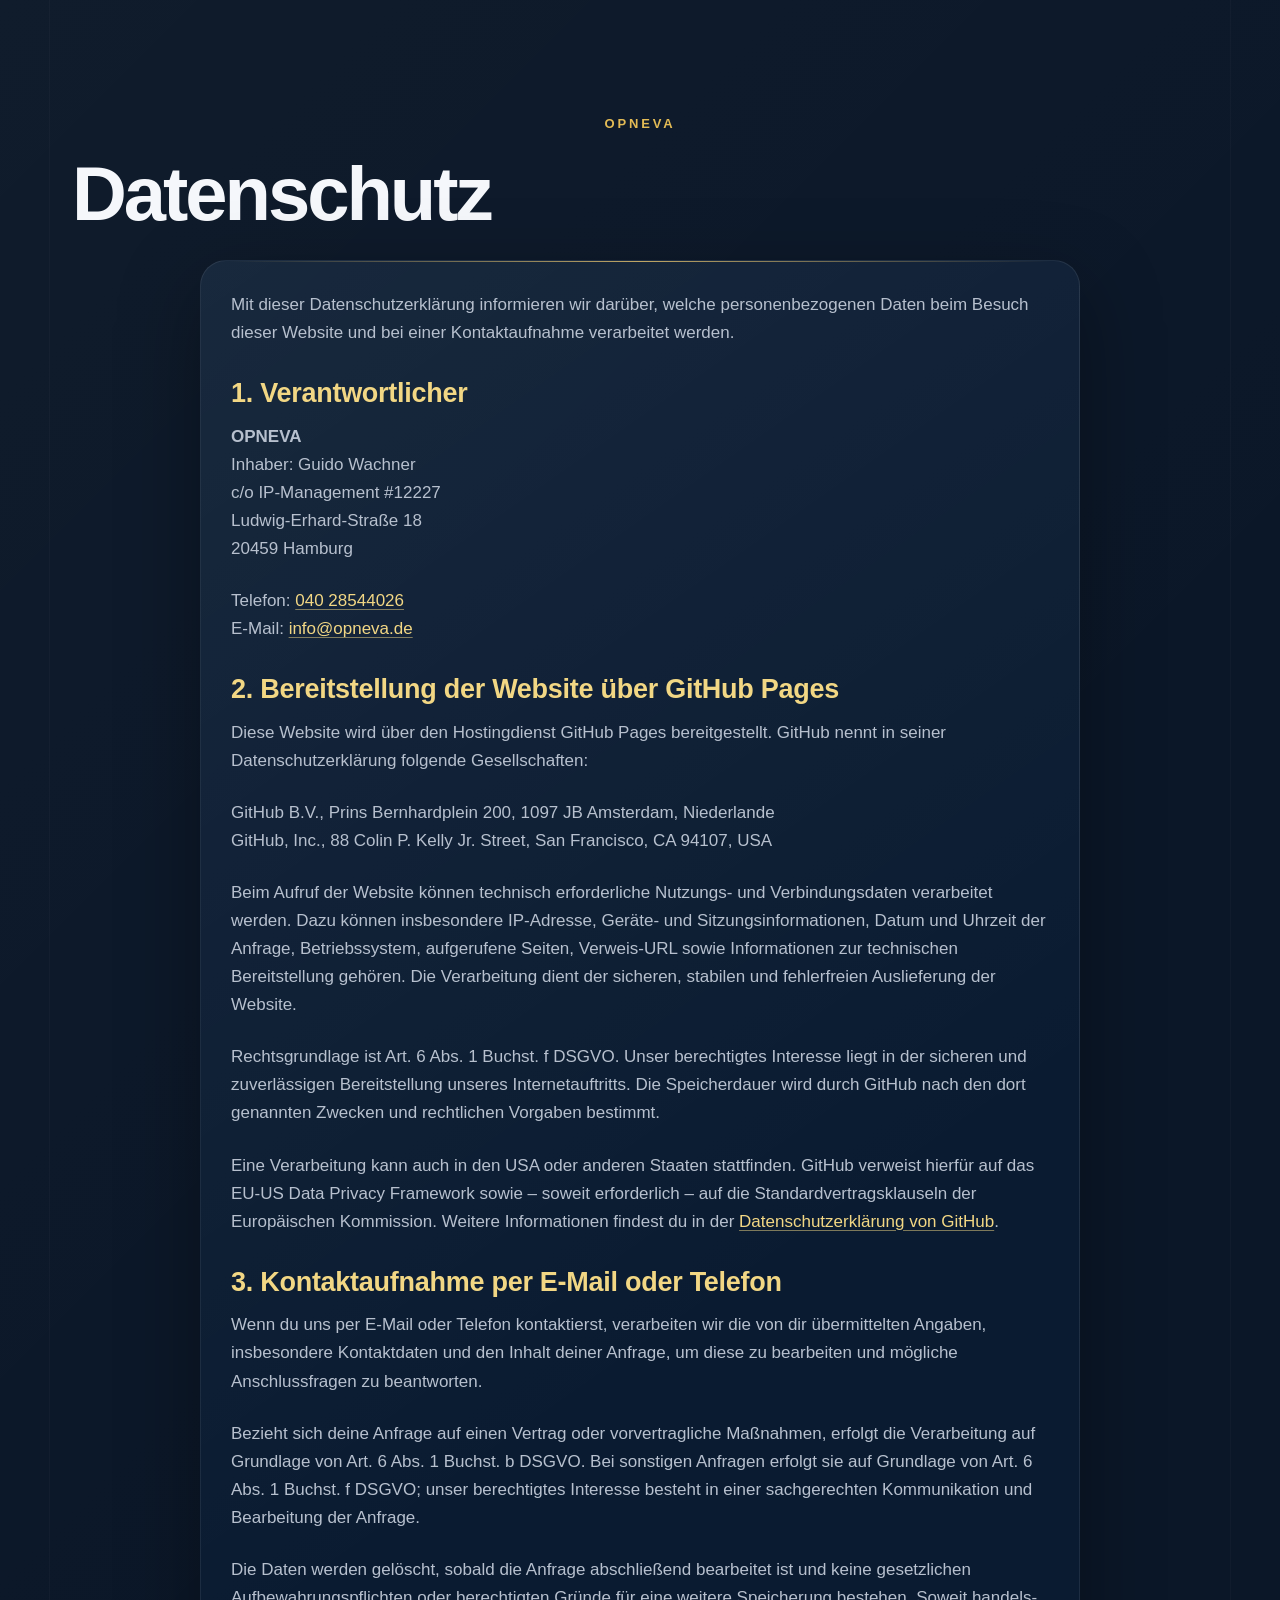
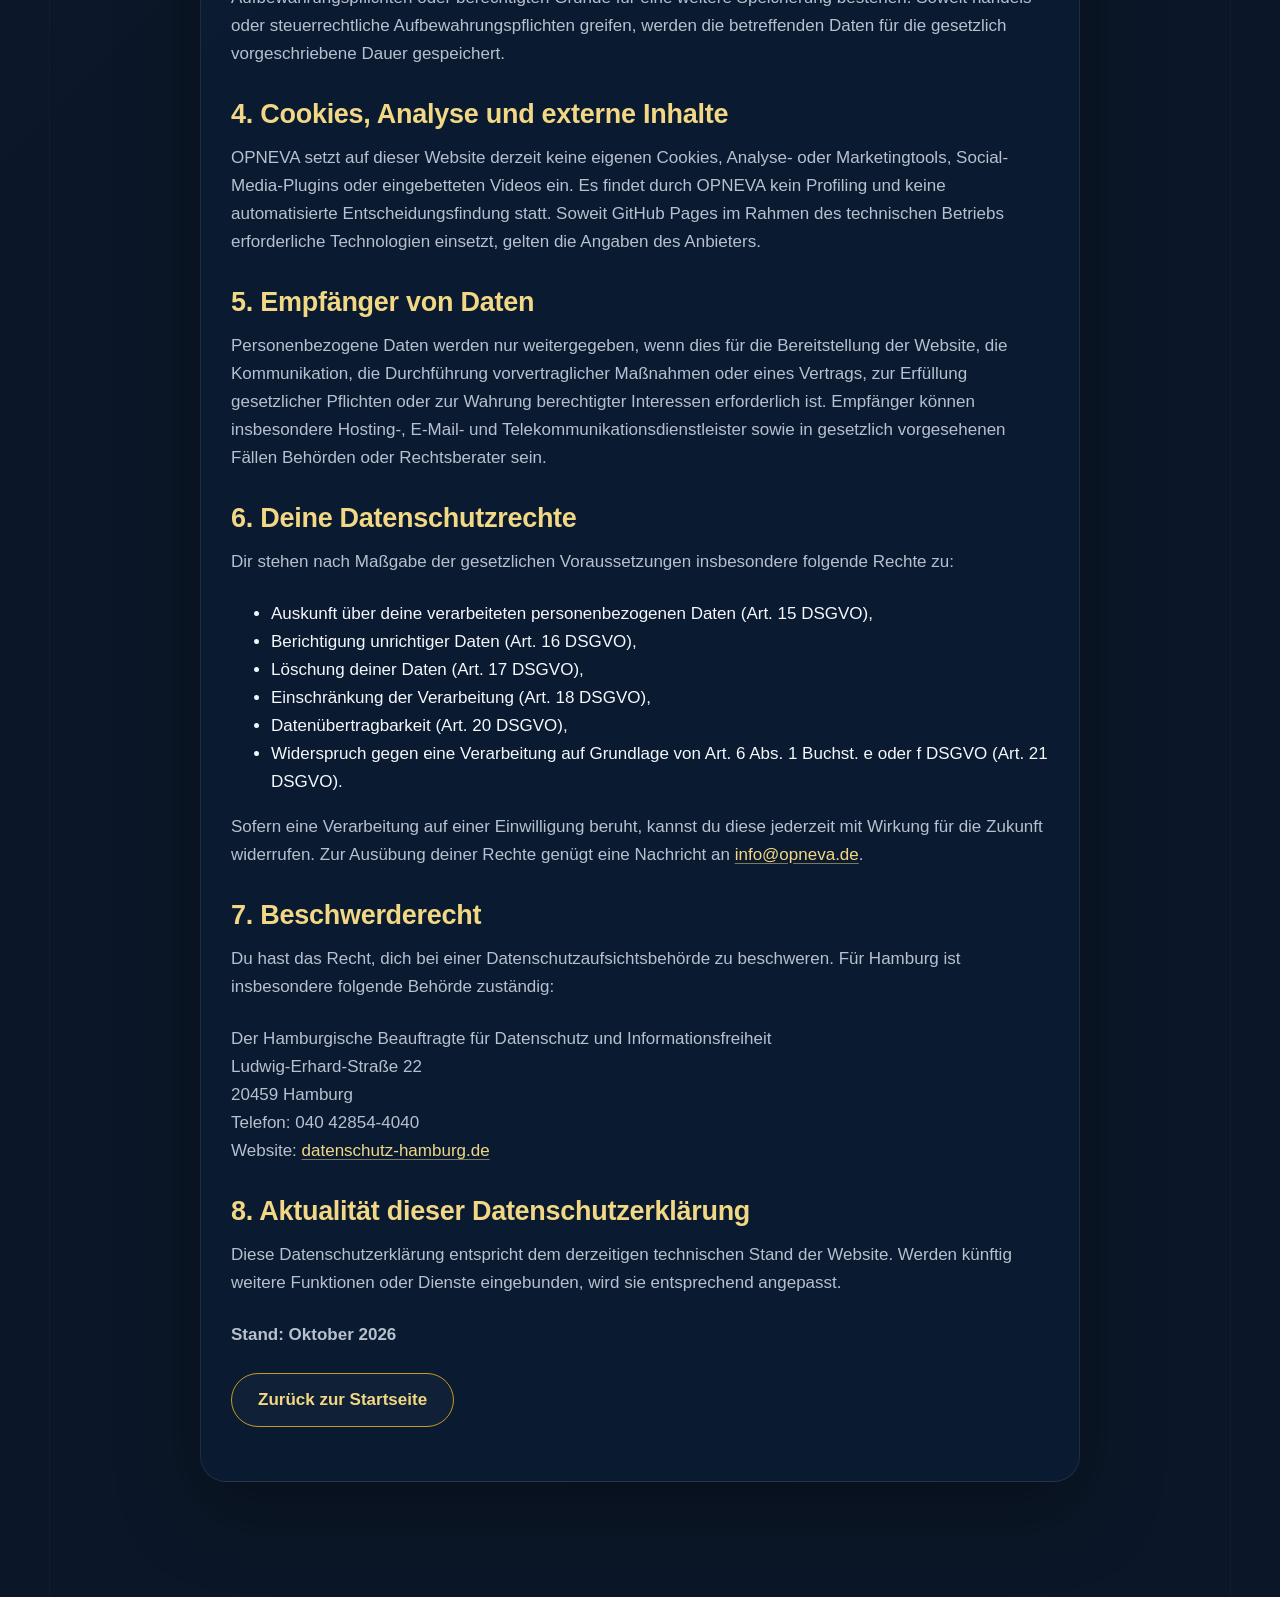
==== commit 48afb44f: "Datenschutzerklärung vollständig aktualisieren" ====
--- a/datenschutz.html
+++ b/datenschutz.html
@@ -1 +1,143 @@
-<!doctype html><html lang="de"><head><meta charset="utf-8"><meta name="viewport" content="width=device-width,initial-scale=1"><title>Datenschutz – OPNEVA</title><link rel="stylesheet" href="style.css"></head><body><main class="section-shell section-light" style="min-height:100vh"><p class="eyebrow">OPNEVA</p><h1>Datenschutz</h1><div class="card" style="max-width:780px;margin-top:28px"><p>Diese Website befindet sich derzeit im Aufbau. Sie setzt aktuell keine eigenen Analyse- oder Marketing-Cookies ein.</p><p>Beim Aufruf über GitHub Pages können technisch erforderliche Server- und Zugriffsdaten durch den Hostinganbieter verarbeitet werden. Vor dem geschäftlichen Start wird diese Datenschutzerklärung anhand der tatsächlich eingesetzten Dienste vollständig ergänzt.</p><p>Kontakt: <a href="mailto:info@opneva.de">info@opneva.de</a></p><p><a class="btn btn-secondary" href="index.html">Zurück zur Startseite</a></p></div></main></body></html>
+<!doctype html>
+<html lang="de">
+<head>
+  <meta charset="utf-8">
+  <meta name="viewport" content="width=device-width,initial-scale=1">
+  <meta name="robots" content="index,follow">
+  <meta name="theme-color" content="#07111f">
+  <title>Datenschutzerklärung – OPNEVA</title>
+  <link rel="canonical" href="https://opneva.de/datenschutz.html">
+  <link rel="icon" href="favicon.svg">
+  <link rel="stylesheet" href="style.css">
+</head>
+
+<body>
+<main class="section-shell section-light" style="min-height:100vh">
+  <p class="eyebrow">OPNEVA</p>
+  <h1>Datenschutz</h1>
+
+  <div class="card legal-card" style="max-width:880px;margin-top:28px">
+    <p>
+      Mit dieser Datenschutzerklärung informieren wir darüber, welche personenbezogenen Daten
+      beim Besuch dieser Website und bei einer Kontaktaufnahme verarbeitet werden.
+    </p>
+
+    <h2>1. Verantwortlicher</h2>
+    <p>
+      <strong>OPNEVA</strong><br>
+      Inhaber: Guido Wachner<br>
+      c/o IP-Management #12227<br>
+      Ludwig-Erhard-Straße 18<br>
+      20459 Hamburg
+    </p>
+    <p>
+      Telefon: <a href="tel:+494028544026">040 28544026</a><br>
+      E-Mail: <a href="mailto:info@opneva.de">info@opneva.de</a>
+    </p>
+
+    <h2>2. Bereitstellung der Website über GitHub Pages</h2>
+    <p>
+      Diese Website wird über den Hostingdienst GitHub Pages bereitgestellt. GitHub nennt in
+      seiner Datenschutzerklärung folgende Gesellschaften:
+    </p>
+    <p>
+      GitHub B.V., Prins Bernhardplein 200, 1097 JB Amsterdam, Niederlande<br>
+      GitHub, Inc., 88 Colin P. Kelly Jr. Street, San Francisco, CA 94107, USA
+    </p>
+    <p>
+      Beim Aufruf der Website können technisch erforderliche Nutzungs- und Verbindungsdaten
+      verarbeitet werden. Dazu können insbesondere IP-Adresse, Geräte- und Sitzungsinformationen,
+      Datum und Uhrzeit der Anfrage, Betriebssystem, aufgerufene Seiten, Verweis-URL sowie
+      Informationen zur technischen Bereitstellung gehören. Die Verarbeitung dient der sicheren,
+      stabilen und fehlerfreien Auslieferung der Website.
+    </p>
+    <p>
+      Rechtsgrundlage ist Art. 6 Abs. 1 Buchst. f DSGVO. Unser berechtigtes Interesse liegt in der
+      sicheren und zuverlässigen Bereitstellung unseres Internetauftritts. Die Speicherdauer wird
+      durch GitHub nach den dort genannten Zwecken und rechtlichen Vorgaben bestimmt.
+    </p>
+    <p>
+      Eine Verarbeitung kann auch in den USA oder anderen Staaten stattfinden. GitHub verweist
+      hierfür auf das EU-US Data Privacy Framework sowie – soweit erforderlich – auf die
+      Standardvertragsklauseln der Europäischen Kommission. Weitere Informationen findest du in der
+      <a href="https://docs.github.com/de/site-policy/privacy-policies/github-general-privacy-statement"
+         target="_blank" rel="noopener noreferrer">Datenschutzerklärung von GitHub</a>.
+    </p>
+
+    <h2>3. Kontaktaufnahme per E-Mail oder Telefon</h2>
+    <p>
+      Wenn du uns per E-Mail oder Telefon kontaktierst, verarbeiten wir die von dir übermittelten
+      Angaben, insbesondere Kontaktdaten und den Inhalt deiner Anfrage, um diese zu bearbeiten und
+      mögliche Anschlussfragen zu beantworten.
+    </p>
+    <p>
+      Bezieht sich deine Anfrage auf einen Vertrag oder vorvertragliche Maßnahmen, erfolgt die
+      Verarbeitung auf Grundlage von Art. 6 Abs. 1 Buchst. b DSGVO. Bei sonstigen Anfragen erfolgt
+      sie auf Grundlage von Art. 6 Abs. 1 Buchst. f DSGVO; unser berechtigtes Interesse besteht in
+      einer sachgerechten Kommunikation und Bearbeitung der Anfrage.
+    </p>
+    <p>
+      Die Daten werden gelöscht, sobald die Anfrage abschließend bearbeitet ist und keine
+      gesetzlichen Aufbewahrungspflichten oder berechtigten Gründe für eine weitere Speicherung
+      bestehen. Soweit handels- oder steuerrechtliche Aufbewahrungspflichten greifen, werden die
+      betreffenden Daten für die gesetzlich vorgeschriebene Dauer gespeichert.
+    </p>
+
+    <h2>4. Cookies, Analyse und externe Inhalte</h2>
+    <p>
+      OPNEVA setzt auf dieser Website derzeit keine eigenen Cookies, Analyse- oder Marketingtools,
+      Social-Media-Plugins oder eingebetteten Videos ein. Es findet durch OPNEVA kein Profiling und
+      keine automatisierte Entscheidungsfindung statt. Soweit GitHub Pages im Rahmen des
+      technischen Betriebs erforderliche Technologien einsetzt, gelten die Angaben des Anbieters.
+    </p>
+
+    <h2>5. Empfänger von Daten</h2>
+    <p>
+      Personenbezogene Daten werden nur weitergegeben, wenn dies für die Bereitstellung der Website,
+      die Kommunikation, die Durchführung vorvertraglicher Maßnahmen oder eines Vertrags, zur
+      Erfüllung gesetzlicher Pflichten oder zur Wahrung berechtigter Interessen erforderlich ist.
+      Empfänger können insbesondere Hosting-, E-Mail- und Telekommunikationsdienstleister sowie in
+      gesetzlich vorgesehenen Fällen Behörden oder Rechtsberater sein.
+    </p>
+
+    <h2>6. Deine Datenschutzrechte</h2>
+    <p>Dir stehen nach Maßgabe der gesetzlichen Voraussetzungen insbesondere folgende Rechte zu:</p>
+    <ul>
+      <li>Auskunft über deine verarbeiteten personenbezogenen Daten (Art. 15 DSGVO),</li>
+      <li>Berichtigung unrichtiger Daten (Art. 16 DSGVO),</li>
+      <li>Löschung deiner Daten (Art. 17 DSGVO),</li>
+      <li>Einschränkung der Verarbeitung (Art. 18 DSGVO),</li>
+      <li>Datenübertragbarkeit (Art. 20 DSGVO),</li>
+      <li>Widerspruch gegen eine Verarbeitung auf Grundlage von Art. 6 Abs. 1 Buchst. e oder f DSGVO (Art. 21 DSGVO).</li>
+    </ul>
+    <p>
+      Sofern eine Verarbeitung auf einer Einwilligung beruht, kannst du diese jederzeit mit Wirkung
+      für die Zukunft widerrufen. Zur Ausübung deiner Rechte genügt eine Nachricht an
+      <a href="mailto:info@opneva.de">info@opneva.de</a>.
+    </p>
+
+    <h2>7. Beschwerderecht</h2>
+    <p>
+      Du hast das Recht, dich bei einer Datenschutzaufsichtsbehörde zu beschweren. Für Hamburg ist
+      insbesondere folgende Behörde zuständig:
+    </p>
+    <p>
+      Der Hamburgische Beauftragte für Datenschutz und Informationsfreiheit<br>
+      Ludwig-Erhard-Straße 22<br>
+      20459 Hamburg<br>
+      Telefon: 040 42854-4040<br>
+      Website: <a href="https://datenschutz-hamburg.de/" target="_blank" rel="noopener noreferrer">datenschutz-hamburg.de</a>
+    </p>
+
+    <h2>8. Aktualität dieser Datenschutzerklärung</h2>
+    <p>
+      Diese Datenschutzerklärung entspricht dem derzeitigen technischen Stand der Website. Werden
+      künftig weitere Funktionen oder Dienste eingebunden, wird sie entsprechend angepasst.
+    </p>
+    <p><strong>Stand: Oktober 2026</strong></p>
+
+    <p><a class="btn btn-secondary" href="index.html">Zurück zur Startseite</a></p>
+  </div>
+</main>
+</body>
+</html>
--- a/style.css
+++ b/style.css
@@ -1,18 +1,18 @@
 /* OPNEVA — premium navy & gold brand system */
 
 :root {
-  --navy-950: #020812;
-  --navy-900: #04101f;
-  --navy-850: #07172a;
-  --navy-800: #0a1e35;
-  --navy-700: #102943;
-  --gold-500: #d5a83f;
-  --gold-400: #efca70;
-  --gold-300: #ffe39a;
-  --ivory: #fffaf0;
-  --text: #f7f4ed;
-  --muted: #abb7c6;
-  --line: rgba(222, 178, 73, 0.3);
+  --navy-950: #030a13;
+  --navy-900: #07111f;
+  --navy-850: #0b1728;
+  --navy-800: #10213a;
+  --navy-700: #18304f;
+  --gold-500: #c89a22;
+  --gold-400: #e3bb55;
+  --gold-300: #f2d784;
+  --ivory: #f5f7fb;
+  --text: #f5f7fb;
+  --muted: #b7c0ce;
+  --line: rgba(227, 187, 85, 0.32);
   --line-soft: rgba(255, 255, 255, 0.08);
   --surface: rgba(10, 30, 53, 0.72);
   --surface-strong: rgba(12, 36, 62, 0.94);
@@ -40,9 +40,9 @@
   overflow-x: hidden;
   color: var(--text);
   background:
-    radial-gradient(circle at 12% 8%, rgba(43, 74, 111, 0.2), transparent 30rem),
-    var(--navy-950);
-  font-family: "Aptos", "Segoe UI", Arial, Helvetica, sans-serif;
+    radial-gradient(circle at 12% 8%, rgba(39, 82, 126, 0.2), transparent 30rem),
+    var(--navy-900);
+  font-family: "Poppins", "Montserrat", "Aptos", "Segoe UI", Arial, Helvetica, sans-serif;
   font-size: 17px;
   line-height: 1.65;
   text-rendering: optimizeLegibility;
@@ -85,7 +85,7 @@
   z-index: 1000;
   width: 100%;
   border-bottom: 1px solid var(--line);
-  background: rgba(2, 8, 18, 0.84);
+  background: rgba(7, 17, 31, 0.9);
   box-shadow: 0 10px 35px rgba(0, 0, 0, 0.18);
   backdrop-filter: blur(18px);
   -webkit-backdrop-filter: blur(18px);
@@ -269,14 +269,14 @@
   letter-spacing: 0.22em;
   line-height: 1.45;
   text-transform: uppercase;
+  text-align: center;
 }
 
 .section-heading {
-  display: grid;
-  grid-template-columns: minmax(0, 1.15fr) minmax(260px, 0.85fr);
-  align-items: end;
-  gap: 54px;
+  display: block;
+  max-width: 880px;
   margin-bottom: 48px;
+  text-align: center;
 }
 
 .section-heading.compact {
@@ -285,7 +285,7 @@
 
 .section-heading p {
   max-width: 600px;
-  margin: 0;
+  margin: 0 auto;
   color: var(--muted);
 }
 
@@ -323,161 +323,136 @@
   display: grid;
   min-height: calc(100svh - 84px);
   place-items: center;
-  padding-top: clamp(70px, 9vw, 116px);
-  padding-bottom: clamp(76px, 9vw, 118px);
+  padding-top: clamp(56px, 7vw, 92px);
+  padding-bottom: clamp(64px, 8vw, 104px);
   background:
-    radial-gradient(circle at 77% 30%, rgba(213, 168, 63, 0.13), transparent 22rem),
-    radial-gradient(circle at 5% 72%, rgba(36, 78, 123, 0.24), transparent 30rem),
-    linear-gradient(145deg, #061426 0%, #020914 66%, #07182a 100%);
+    radial-gradient(circle at 50% 18%, rgba(36, 74, 114, 0.5), transparent 23rem),
+    radial-gradient(circle at 12% 4%, rgba(255, 255, 255, 0.1), transparent 14rem),
+    linear-gradient(145deg, #0b2038 0%, #07111f 54%, #020a13 100%);
   border-bottom: 1px solid var(--line);
 }
 
-.hero::before,
-.hero::after {
+.hero::before {
   position: absolute;
+  inset: 0;
   content: "";
-  border: 1px solid rgba(239, 202, 112, 0.26);
+  background:
+    linear-gradient(118deg, rgba(255,255,255,.07), transparent 18% 84%, rgba(227,187,85,.025)),
+    repeating-linear-gradient(90deg, transparent 0 11.8%, rgba(255,255,255,.026) 11.8% calc(11.8% + 1px), transparent calc(11.8% + 1px) 23.6%);
+  opacity: .9;
+  pointer-events: none;
+}
+
+.hero-pattern {
+  position: absolute !important;
+  inset: 0;
+  z-index: 1 !important;
+  width: 100% !important;
+  max-width: none !important;
+  overflow: hidden;
+  pointer-events: none;
+}
+
+.geo-line {
+  position: absolute;
+  display: block;
+  background: linear-gradient(180deg, transparent, rgba(227, 187, 85, .8), transparent);
+  box-shadow: 0 0 16px rgba(227, 187, 85, .2);
+}
+
+.line-v {
+  top: 0;
+  bottom: 0;
+  width: 1px;
+}
+
+.line-v-1 { left: 9%; }
+.line-v-2 { right: 18%; opacity: .55; }
+.line-v-3 { right: 8%; }
+
+.line-h {
+  right: 0;
+  left: 0;
+  height: 1px;
+  background: linear-gradient(90deg, transparent, rgba(227, 187, 85, .58), transparent);
+}
+
+.line-h-1 { top: 22%; opacity: .45; }
+.line-h-2 { bottom: 16%; opacity: .28; }
+
+.geo-arc {
+  position: absolute;
+  display: block;
+  border: 1px solid rgba(227, 187, 85, .48);
   border-radius: 50%;
-  pointer-events: none;
-}
-
-.hero::before {
-  top: -26rem;
-  right: -19rem;
-  width: 58rem;
-  height: 58rem;
-  box-shadow:
-    0 0 0 130px rgba(255, 255, 255, 0.012),
-    0 0 0 131px rgba(239, 202, 112, 0.09);
-}
-
-.hero::after {
-  bottom: -33rem;
-  left: -26rem;
-  width: 55rem;
-  height: 55rem;
-  box-shadow: 0 0 0 115px rgba(239, 202, 112, 0.06);
-}
-
-.hero-grid {
+  box-shadow: inset 0 0 18px rgba(227, 187, 85, .02), 0 0 16px rgba(227, 187, 85, .08);
+}
+
+.arc-1 {
+  top: 4%;
+  left: -24vw;
+  width: 58vw;
+  height: 58vw;
+}
+
+.arc-2 {
+  top: 8%;
+  right: -23vw;
+  width: 56vw;
+  height: 56vw;
+}
+
+.arc-3 {
+  right: 16%;
+  bottom: -42vw;
+  width: 64vw;
+  height: 64vw;
+  opacity: .3;
+}
+
+.hero-frame {
+  position: relative;
+  z-index: 2;
   display: grid;
-  grid-template-columns: minmax(0, 1.25fr) minmax(330px, 0.75fr);
-  align-items: center;
-  gap: clamp(38px, 7vw, 94px);
-}
-
-.hero-copy {
-  max-width: 770px;
-}
-
-.hero h1 {
-  max-width: 780px;
-  margin-bottom: 30px;
-  font-size: clamp(48px, 5.5vw, 76px);
-  line-height: 0.99;
-  letter-spacing: -0.048em;
-}
-
-.hero h1 em {
-  display: inline-block;
-  color: var(--gold-400);
-  font-style: normal;
-  text-shadow: 0 10px 34px rgba(213, 168, 63, 0.13);
-}
-
-.hero-text {
-  max-width: 680px;
-  margin-bottom: 34px;
-  color: #d7dee8;
-  font-size: clamp(18px, 2vw, 21px);
-}
-
-.hero-text strong {
-  display: block;
-  margin-top: 3px;
-  color: var(--ivory);
-}
-
-.hero-actions {
-  display: flex;
-  flex-wrap: wrap;
-  gap: 14px;
-  margin-bottom: 36px;
-}
-
-.trust-row {
-  display: flex;
-  flex-wrap: wrap;
-  gap: 10px 26px;
-  color: var(--muted);
-  font-size: 14px;
-  font-weight: 650;
-  letter-spacing: 0.04em;
-}
-
-.trust-row span {
-  display: inline-flex;
-  align-items: center;
-  gap: 10px;
-}
-
-.trust-row span::before {
-  width: 6px;
-  height: 6px;
-  content: "";
-  border-radius: 50%;
-  background: var(--gold-400);
-  box-shadow: 0 0 13px rgba(239, 202, 112, 0.7);
-}
-
-.hero-visual {
+  justify-items: center;
+  width: min(820px, 100%);
+  margin: 0 auto;
+  text-align: center;
+}
+
+.hero-emblem {
   position: relative;
   display: grid;
-  justify-items: center;
-  width: min(100%, 430px);
-  margin: 0 auto;
-  padding: 30px 24px 34px;
-  text-align: center;
-}
-
-.hero-visual::before,
-.hero-visual::after {
+  width: clamp(228px, 27vw, 352px);
+  margin-bottom: clamp(25px, 4vw, 42px);
+  place-items: center;
+  aspect-ratio: 1;
+}
+
+.emblem-orbit {
   position: absolute;
-  content: "";
-  border: 1px solid rgba(239, 202, 112, 0.31);
+  inset: -8%;
+  border: 1px solid rgba(227, 187, 85, .25);
   border-radius: 50%;
-}
-
-.hero-visual::before {
-  top: 26px;
-  width: 348px;
-  height: 348px;
   box-shadow:
-    0 0 0 58px rgba(255, 255, 255, 0.014),
-    0 0 0 59px rgba(239, 202, 112, 0.08);
-}
-
-.hero-visual::after {
-  top: -14px;
-  right: -38px;
-  width: 210px;
-  height: 210px;
-  border-color: rgba(239, 202, 112, 0.16);
+    0 0 0 42px rgba(255,255,255,.012),
+    0 0 0 43px rgba(227, 187, 85, .08),
+    0 0 60px rgba(227, 187, 85, .09);
 }
 
 .logo-stage {
   position: relative;
   z-index: 1;
-  width: min(100%, 320px);
-  aspect-ratio: 1;
-  padding: 8px;
+  width: 100%;
+  height: 100%;
+  padding: 4px;
   overflow: hidden;
-  border: 1px solid rgba(239, 202, 112, 0.36);
+  border: 1px solid rgba(227, 187, 85, .3);
   border-radius: 50%;
   background: var(--navy-900);
   box-shadow:
-    0 26px 70px rgba(0, 0, 0, 0.46),
-    0 0 45px rgba(213, 168, 63, 0.12);
+    0 28px 70px rgba(0, 0, 0, .5),
+    0 0 55px rgba(227, 187, 85, .12);
 }
 
 .logo-stage img {
@@ -487,25 +462,127 @@
   object-fit: cover;
 }
 
-.hero-visual > strong {
+.hero h1 {
+  max-width: 800px;
+  margin: 0;
+  text-align: center;
+  text-transform: uppercase;
+}
+
+.hero h1 span {
+  display: block;
+  color: var(--ivory);
+  font-size: clamp(32px, 5vw, 64px);
+  font-weight: 700;
+  letter-spacing: .055em;
+  line-height: 1.08;
+  text-shadow: 0 8px 28px rgba(0,0,0,.45);
+}
+
+.hero h1 strong {
+  display: block;
+  margin-top: .12em;
+  color: var(--gold-400);
+  font-size: clamp(58px, 9.4vw, 116px);
+  font-weight: 800;
+  letter-spacing: .035em;
+  line-height: .95;
+  text-shadow:
+    0 4px 0 #8c6110,
+    0 11px 24px rgba(0,0,0,.5),
+    0 0 26px rgba(227,187,85,.16);
+}
+
+.gold-divider {
   position: relative;
-  z-index: 1;
-  margin-top: 23px;
+  width: min(450px, 72%);
+  height: 1px;
+  margin: clamp(24px, 3.4vw, 38px) auto;
+  background: linear-gradient(90deg, transparent, var(--gold-500) 13%, var(--gold-400) 50%, var(--gold-500) 87%, transparent);
+}
+
+.gold-divider span {
+  position: absolute;
+  top: 50%;
+  left: 50%;
+  width: 8px;
+  height: 8px;
+  border-radius: 50%;
+  background: #fff0b8;
+  box-shadow: 0 0 16px 5px rgba(227,187,85,.65);
+  transform: translate(-50%, -50%);
+}
+
+.compact-divider {
+  margin-top: clamp(20px, 2.8vw, 30px);
+  margin-bottom: clamp(20px, 2.8vw, 30px);
+}
+
+.hero-role {
+  margin: 0;
+  color: var(--ivory);
+  font-size: clamp(15px, 2.1vw, 25px);
+  font-weight: 600;
+  letter-spacing: .14em;
+  line-height: 1.35;
+  text-transform: uppercase;
+}
+
+.hero-claim {
+  margin: 0;
   color: var(--gold-400);
-  font-size: clamp(34px, 4vw, 49px);
-  font-weight: 800;
-  letter-spacing: 0.12em;
-  line-height: 1;
-}
-
-.hero-visual > span {
-  position: relative;
-  z-index: 1;
-  margin-top: 13px;
-  color: #e7e1d5;
-  font-size: 11px;
-  font-weight: 750;
-  letter-spacing: 0.29em;
+  font-size: clamp(15px, 2vw, 23px);
+  font-weight: 650;
+  letter-spacing: .32em;
+  line-height: 1.4;
+  text-transform: uppercase;
+}
+
+.hero-text {
+  max-width: 620px;
+  margin: clamp(34px, 5vw, 52px) auto 28px;
+  color: var(--muted);
+  font-size: clamp(16px, 1.8vw, 20px);
+}
+
+.hero-text strong {
+  display: block;
+  color: var(--ivory);
+}
+
+.hero-actions {
+  display: flex;
+  flex-wrap: wrap;
+  justify-content: center;
+  gap: 14px;
+  margin-bottom: 30px;
+}
+
+.trust-row {
+  display: flex;
+  flex-wrap: wrap;
+  justify-content: center;
+  gap: 10px 28px;
+  color: var(--muted);
+  font-size: 13px;
+  font-weight: 650;
+  letter-spacing: .1em;
+  text-transform: uppercase;
+}
+
+.trust-row span {
+  display: inline-flex;
+  align-items: center;
+  gap: 10px;
+}
+
+.trust-row span::before {
+  width: 5px;
+  height: 5px;
+  content: "";
+  border-radius: 50%;
+  background: var(--gold-400);
+  box-shadow: 0 0 13px rgba(227, 187, 85, .8);
 }
 
 /* Buttons */
@@ -621,6 +698,30 @@
   color: var(--muted);
 }
 
+.legal-card h2 {
+  margin-top: 30px;
+  margin-bottom: 12px;
+  color: var(--gold-300);
+  font-size: clamp(21px, 3vw, 27px);
+  letter-spacing: -0.01em;
+  line-height: 1.25;
+}
+
+.legal-card h2:first-child {
+  margin-top: 0;
+}
+
+.legal-card p {
+  margin-bottom: 24px;
+}
+
+.legal-card a:not(.btn) {
+  color: var(--gold-300);
+  text-decoration: underline;
+  text-decoration-color: rgba(242, 215, 132, 0.5);
+  text-underline-offset: 0.2em;
+}
+
 .service-card {
   min-height: 210px;
   padding: 34px;
@@ -874,22 +975,8 @@
     min-height: auto;
   }
 
-  .hero-grid {
-    grid-template-columns: 1fr;
-  }
-
-  .hero-copy {
+  .section-heading {
     max-width: 800px;
-  }
-
-  .hero-visual {
-    width: min(100%, 420px);
-    margin-top: 18px;
-  }
-
-  .section-heading {
-    grid-template-columns: 1fr;
-    gap: 8px;
   }
 
   .cards-3 {
@@ -976,28 +1063,50 @@
   }
 
   .hero {
-    padding-top: 66px;
-    padding-bottom: 76px;
-  }
-
-  .hero::before {
-    top: -21rem;
-    right: -26rem;
-  }
-
-  .hero h1 {
-    margin-bottom: 24px;
-    font-size: clamp(42px, 13vw, 61px);
-    line-height: 1;
-  }
-
-  .hero h1 em {
-    font-size: 0.88em;
-    line-height: 1.08;
+    padding-top: 58px;
+    padding-bottom: 68px;
+  }
+
+  .hero-emblem {
+    width: min(64vw, 250px);
+    margin-bottom: 31px;
+  }
+
+  .emblem-orbit {
+    inset: -5%;
+    box-shadow:
+      0 0 0 26px rgba(255,255,255,.012),
+      0 0 0 27px rgba(227,187,85,.08),
+      0 0 45px rgba(227,187,85,.08);
+  }
+
+  .hero h1 span {
+    font-size: clamp(29px, 9vw, 43px);
+    letter-spacing: .035em;
+  }
+
+  .hero h1 strong {
+    font-size: clamp(58px, 17vw, 82px);
+  }
+
+  .hero-role {
+    max-width: 520px;
+    font-size: clamp(14px, 4vw, 18px);
+    letter-spacing: .095em;
+  }
+
+  .hero-claim {
+    font-size: clamp(13px, 3.8vw, 17px);
+    letter-spacing: .22em;
+  }
+
+  .gold-divider {
+    width: min(390px, 84%);
   }
 
   .hero-actions {
     display: grid;
+    width: min(430px, 100%);
     gap: 12px;
   }
 
@@ -1006,31 +1115,12 @@
   }
 
   .trust-row {
+    justify-items: center;
     gap: 10px 18px;
   }
 
-  .hero-visual {
-    padding-right: 8px;
-    padding-left: 8px;
-  }
-
-  .hero-visual::before {
-    width: 286px;
-    height: 286px;
-  }
-
   .logo-stage {
-    width: min(100%, 264px);
-  }
-
-  .hero-visual > strong {
-    margin-top: 19px;
-    font-size: 36px;
-  }
-
-  .hero-visual > span {
-    font-size: 9px;
-    letter-spacing: 0.22em;
+    width: 100%;
   }
 
   h2 {
@@ -1082,8 +1172,26 @@
     letter-spacing: 0.17em;
   }
 
-  .hero h1 {
-    font-size: 40px;
+  .hero-emblem {
+    width: min(65vw, 218px);
+  }
+
+  .hero h1 span {
+    font-size: 27px;
+  }
+
+  .hero h1 strong {
+    font-size: 56px;
+  }
+
+  .hero-role {
+    font-size: 13px;
+    letter-spacing: .07em;
+  }
+
+  .hero-claim {
+    font-size: 12px;
+    letter-spacing: .17em;
   }
 
   .trust-row {
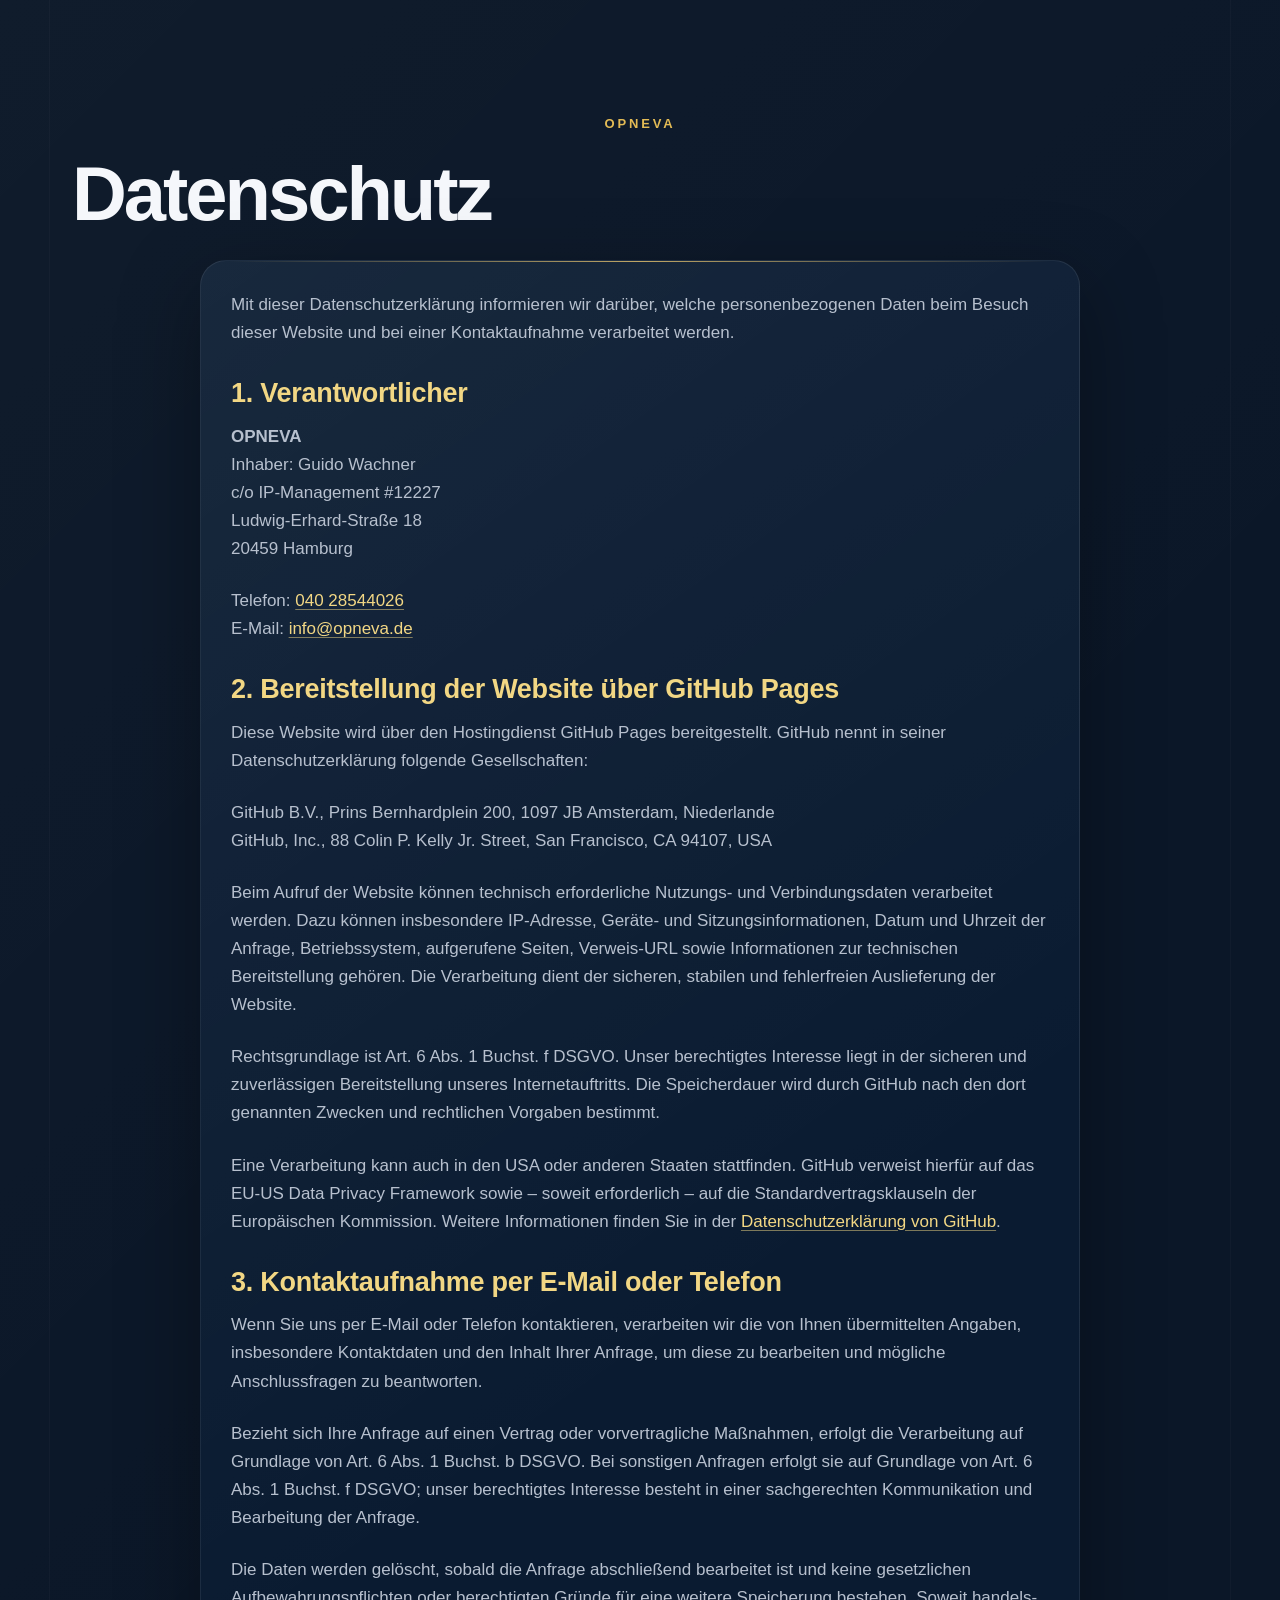
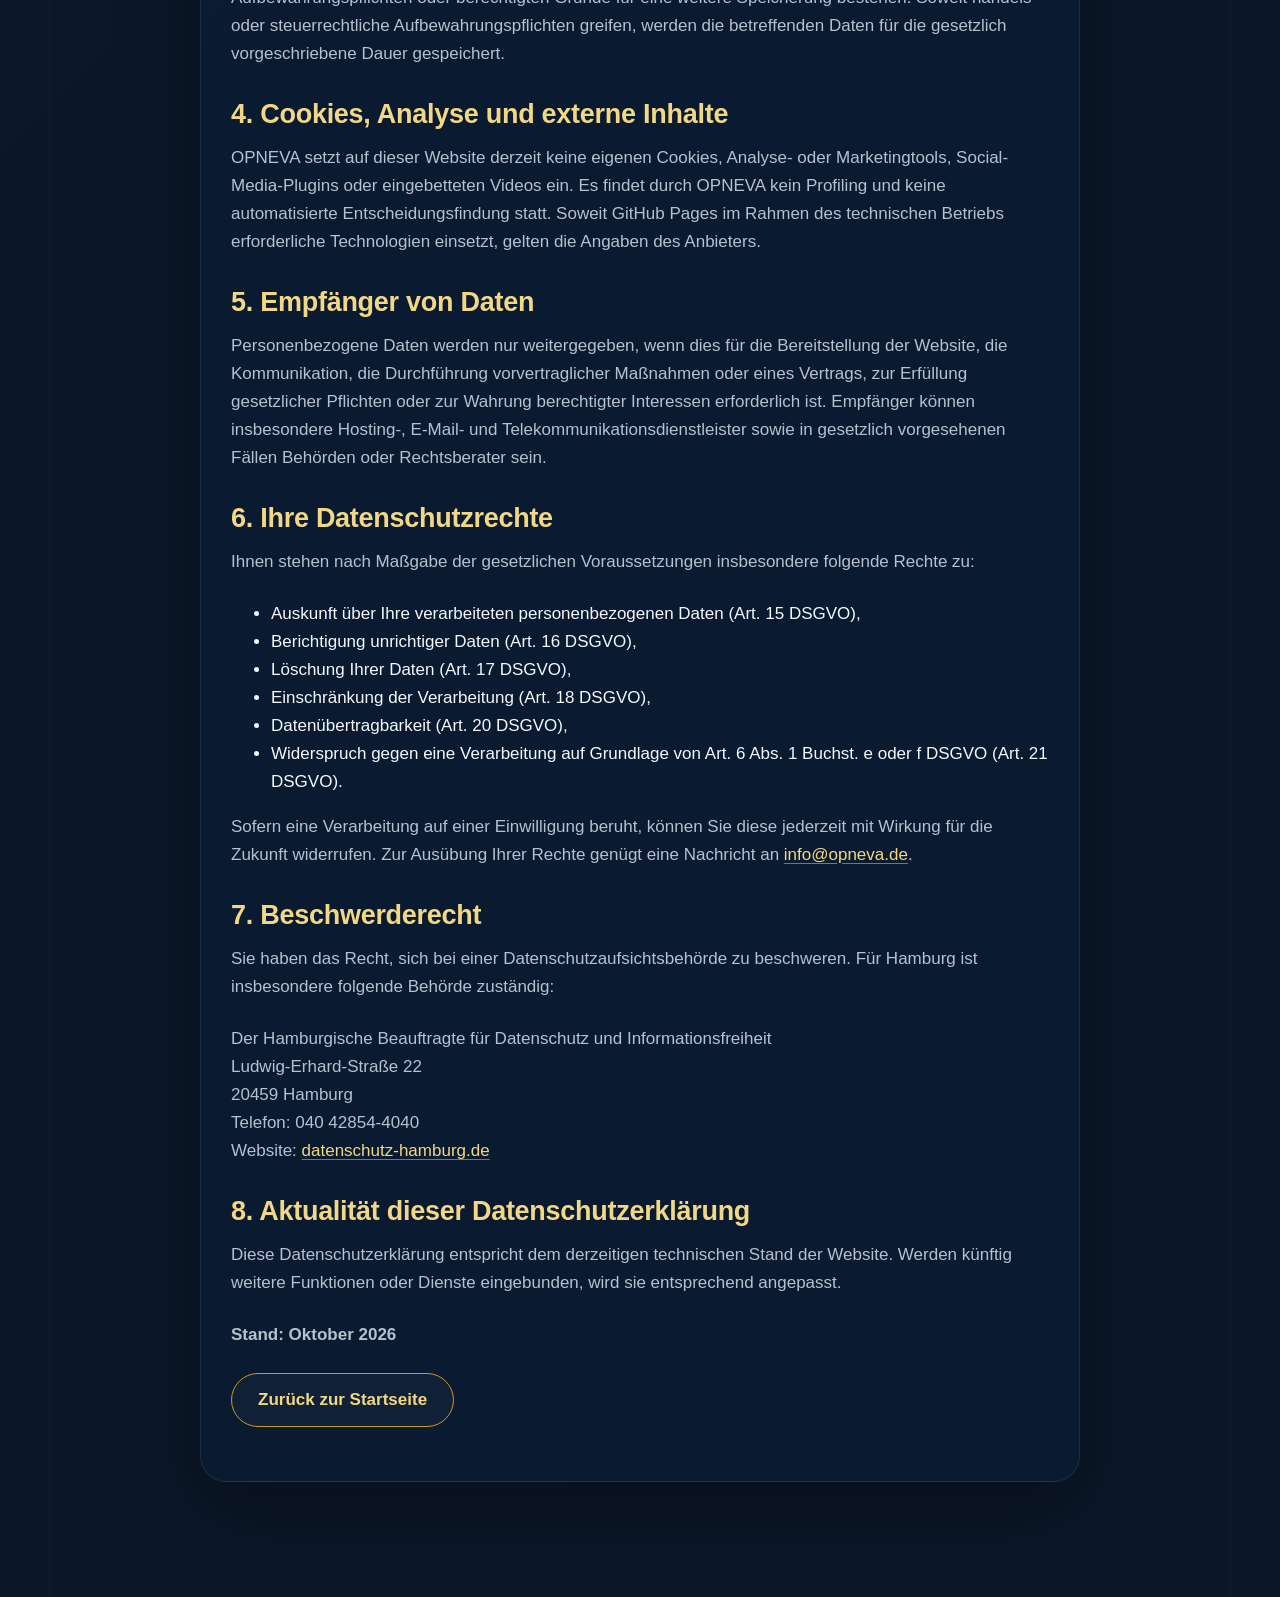
==== commit e25d332a: "Datenschutz vollständig auf Sie-Anrede umstellen" ====
--- a/datenschutz.html
+++ b/datenschutz.html
@@ -59,19 +59,19 @@
     <p>
       Eine Verarbeitung kann auch in den USA oder anderen Staaten stattfinden. GitHub verweist
       hierfür auf das EU-US Data Privacy Framework sowie – soweit erforderlich – auf die
-      Standardvertragsklauseln der Europäischen Kommission. Weitere Informationen findest du in der
+      Standardvertragsklauseln der Europäischen Kommission. Weitere Informationen finden Sie in der
       <a href="https://docs.github.com/de/site-policy/privacy-policies/github-general-privacy-statement"
          target="_blank" rel="noopener noreferrer">Datenschutzerklärung von GitHub</a>.
     </p>
 
     <h2>3. Kontaktaufnahme per E-Mail oder Telefon</h2>
     <p>
-      Wenn du uns per E-Mail oder Telefon kontaktierst, verarbeiten wir die von dir übermittelten
-      Angaben, insbesondere Kontaktdaten und den Inhalt deiner Anfrage, um diese zu bearbeiten und
+      Wenn Sie uns per E-Mail oder Telefon kontaktieren, verarbeiten wir die von Ihnen übermittelten
+      Angaben, insbesondere Kontaktdaten und den Inhalt Ihrer Anfrage, um diese zu bearbeiten und
       mögliche Anschlussfragen zu beantworten.
     </p>
     <p>
-      Bezieht sich deine Anfrage auf einen Vertrag oder vorvertragliche Maßnahmen, erfolgt die
+      Bezieht sich Ihre Anfrage auf einen Vertrag oder vorvertragliche Maßnahmen, erfolgt die
       Verarbeitung auf Grundlage von Art. 6 Abs. 1 Buchst. b DSGVO. Bei sonstigen Anfragen erfolgt
       sie auf Grundlage von Art. 6 Abs. 1 Buchst. f DSGVO; unser berechtigtes Interesse besteht in
       einer sachgerechten Kommunikation und Bearbeitung der Anfrage.
@@ -100,25 +100,25 @@
       gesetzlich vorgesehenen Fällen Behörden oder Rechtsberater sein.
     </p>
 
-    <h2>6. Deine Datenschutzrechte</h2>
-    <p>Dir stehen nach Maßgabe der gesetzlichen Voraussetzungen insbesondere folgende Rechte zu:</p>
+    <h2>6. Ihre Datenschutzrechte</h2>
+    <p>Ihnen stehen nach Maßgabe der gesetzlichen Voraussetzungen insbesondere folgende Rechte zu:</p>
     <ul>
-      <li>Auskunft über deine verarbeiteten personenbezogenen Daten (Art. 15 DSGVO),</li>
+      <li>Auskunft über Ihre verarbeiteten personenbezogenen Daten (Art. 15 DSGVO),</li>
       <li>Berichtigung unrichtiger Daten (Art. 16 DSGVO),</li>
-      <li>Löschung deiner Daten (Art. 17 DSGVO),</li>
+      <li>Löschung Ihrer Daten (Art. 17 DSGVO),</li>
       <li>Einschränkung der Verarbeitung (Art. 18 DSGVO),</li>
       <li>Datenübertragbarkeit (Art. 20 DSGVO),</li>
       <li>Widerspruch gegen eine Verarbeitung auf Grundlage von Art. 6 Abs. 1 Buchst. e oder f DSGVO (Art. 21 DSGVO).</li>
     </ul>
     <p>
-      Sofern eine Verarbeitung auf einer Einwilligung beruht, kannst du diese jederzeit mit Wirkung
-      für die Zukunft widerrufen. Zur Ausübung deiner Rechte genügt eine Nachricht an
+      Sofern eine Verarbeitung auf einer Einwilligung beruht, können Sie diese jederzeit mit Wirkung
+      für die Zukunft widerrufen. Zur Ausübung Ihrer Rechte genügt eine Nachricht an
       <a href="mailto:info@opneva.de">info@opneva.de</a>.
     </p>
 
     <h2>7. Beschwerderecht</h2>
     <p>
-      Du hast das Recht, dich bei einer Datenschutzaufsichtsbehörde zu beschweren. Für Hamburg ist
+      Sie haben das Recht, sich bei einer Datenschutzaufsichtsbehörde zu beschweren. Für Hamburg ist
       insbesondere folgende Behörde zuständig:
     </p>
     <p>
--- a/style.css
+++ b/style.css
@@ -744,7 +744,7 @@
 
 .pricing-grid {
   display: grid;
-  grid-template-columns: repeat(2, minmax(0, 1fr));
+  grid-template-columns: repeat(3, minmax(0, 1fr));
   gap: 24px;
 }
 
@@ -770,6 +770,14 @@
   letter-spacing: 0.22em;
 }
 
+.package-intro {
+  min-height: 4.8em;
+  margin: -4px 0 20px;
+  color: var(--muted) !important;
+  font-size: 15px;
+  line-height: 1.6;
+}
+
 .price {
   display: flex;
   align-items: baseline;
@@ -787,6 +795,18 @@
 .price span {
   color: var(--muted);
   font-size: 14px;
+}
+
+.package-capacity {
+  align-self: flex-start;
+  margin: -4px 0 24px;
+  padding: 8px 12px;
+  border: 1px solid rgba(239, 202, 112, 0.38);
+  border-radius: 999px;
+  background: rgba(213, 168, 63, 0.08);
+  color: var(--gold-200) !important;
+  font-size: 13px;
+  font-weight: 800;
 }
 
 .price-card ul {
@@ -824,6 +844,10 @@
   margin-top: 30px !important;
   color: var(--muted) !important;
   text-align: center;
+}
+
+.package-terms {
+  line-height: 1.75;
 }
 
 /* Sample and contact */
@@ -981,6 +1005,16 @@
 
   .cards-3 {
     grid-template-columns: repeat(2, minmax(0, 1fr));
+  }
+
+  .pricing-grid {
+    grid-template-columns: repeat(2, minmax(0, 1fr));
+  }
+
+  .pricing-grid .price-card:last-child {
+    grid-column: 1 / -1;
+    width: min(100%, 520px);
+    justify-self: center;
   }
 }
 
@@ -1133,6 +1167,11 @@
     grid-template-columns: 1fr;
   }
 
+  .pricing-grid .price-card:last-child {
+    grid-column: auto;
+    width: 100%;
+  }
+
   .service-card {
     min-height: 0;
   }
@@ -1201,6 +1240,10 @@
   .card,
   .price-card {
     padding: 25px 22px;
+  }
+
+  .package-intro {
+    min-height: 0;
   }
 
   .price {
